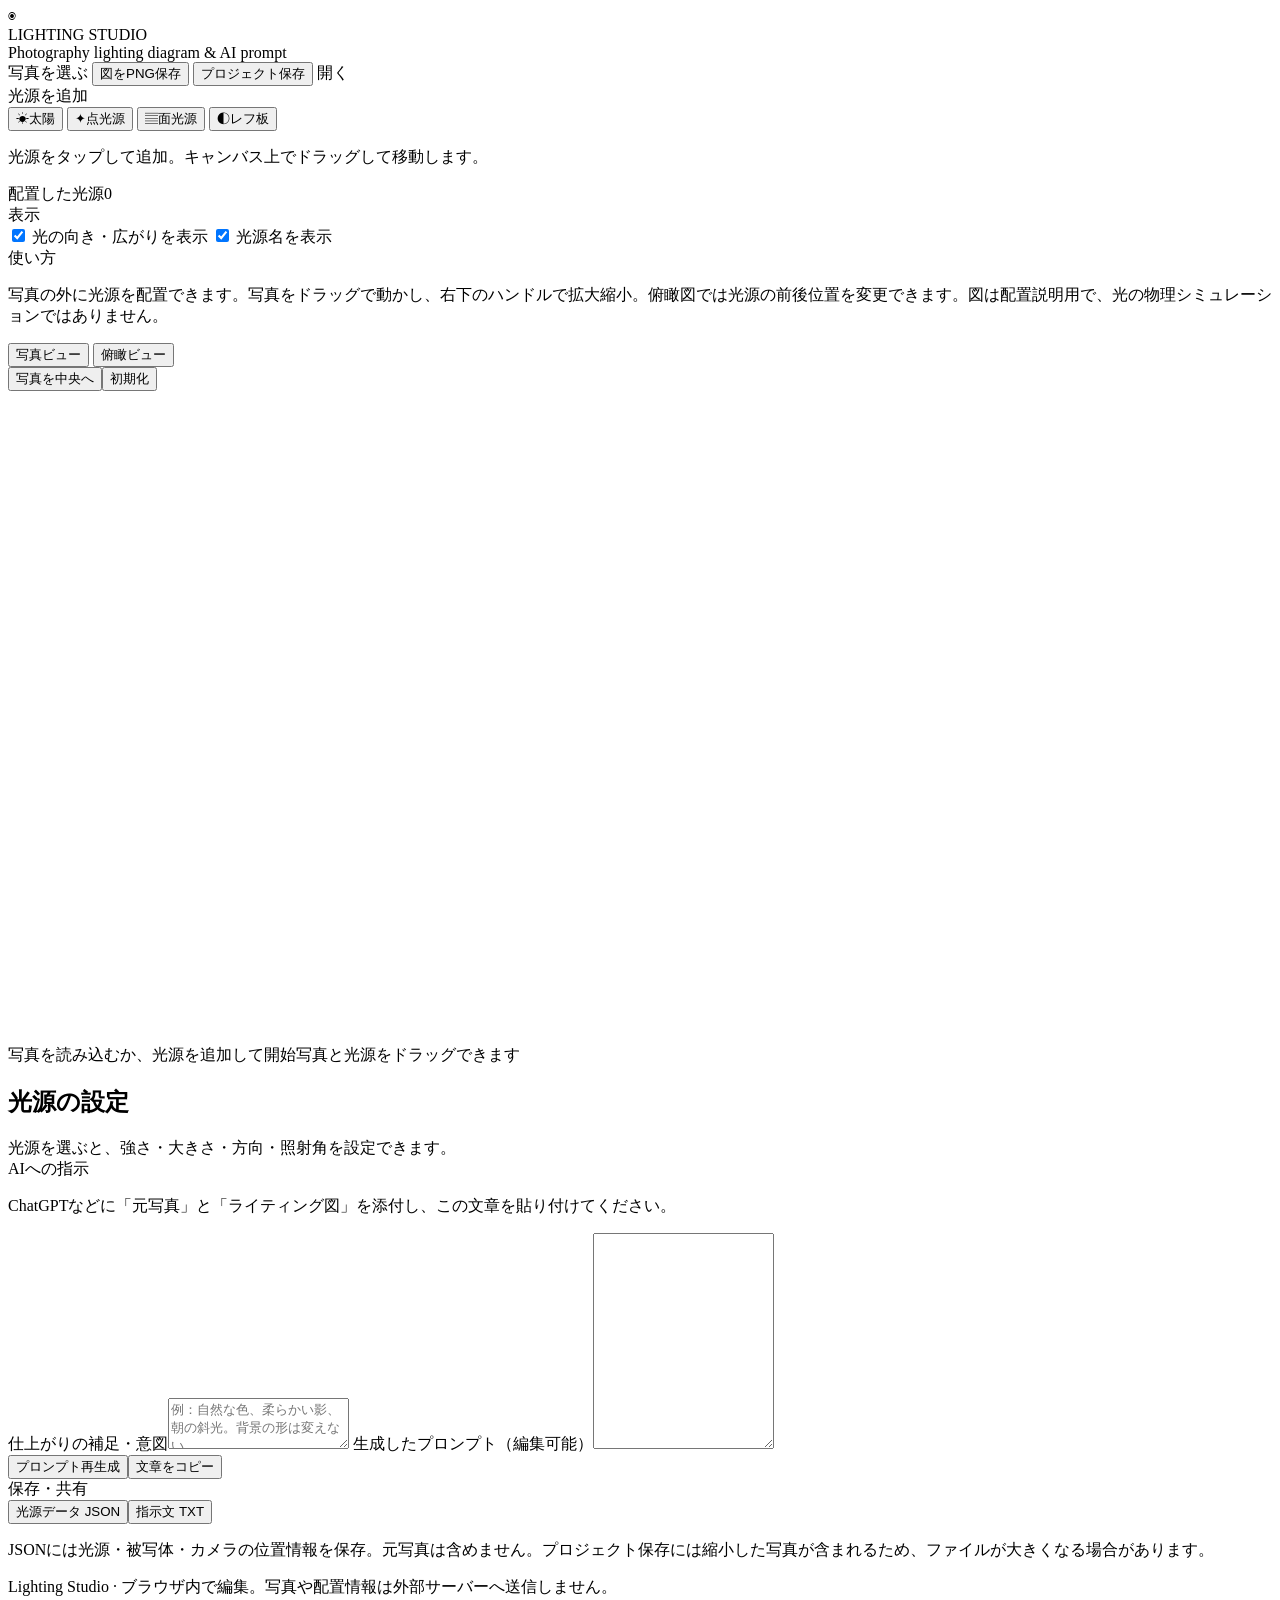
==== lighting-studio/index.html @ a87d5a64 "Add Lighting Studio editor page" ====
<!doctype html>
<html lang="ja">
<head>
  <meta charset="utf-8">
  <meta name="viewport" content="width=device-width, initial-scale=1, viewport-fit=cover">
  <meta name="theme-color" content="#14212d">
  <meta name="description" content="写真のライティング配置を図解し、ChatGPTなどの画像AI向けプロンプトを作成する無料Webツール">
  <title>Lighting Studio — ライティング図エディター</title>
  <link rel="stylesheet" href="./style.css">
</head>
<body>
<div class="app">
  <header class="header">
    <div class="brand"><div class="brand-mark">◉</div><div><div class="brand-name">LIGHTING <span>STUDIO</span></div><div class="brand-sub">Photography lighting diagram &amp; AI prompt</div></div></div>
    <div class="header-actions">
      <label class="button primary upload-btn">写真を選ぶ<input id="photoInput" type="file" accept="image/*" hidden></label>
      <button id="exportBtn" class="button">図をPNG保存</button>
      <button id="saveBtn" class="button subtle">プロジェクト保存</button>
      <label class="button subtle">開く<input id="projectInput" type="file" accept=".json,application/json" hidden></label>
    </div>
  </header>
  <main class="layout">
    <aside class="tools panel">
      <div class="section-title">光源を追加</div>
      <div class="tool-grid">
        <button type="button" class="tool" data-add="sun"><span class="tool-symbol sun">☀</span><span>太陽</span></button>
        <button type="button" class="tool" data-add="point"><span class="tool-symbol point">✦</span><span>点光源</span></button>
        <button type="button" class="tool" data-add="softbox"><span class="tool-symbol softbox">▤</span><span>面光源</span></button>
        <button type="button" class="tool" data-add="reflector"><span class="tool-symbol reflector">◐</span><span>レフ板</span></button>
      </div>
      <p class="aside-help">光源をタップして追加。キャンバス上でドラッグして移動します。</p>
      <div class="divider"></div>
      <div class="section-row"><span class="section-title">配置した光源</span><span id="lightCount" class="count">0</span></div>
      <div id="lightList" class="light-list"></div>
      <div class="divider"></div>
      <div class="section-title">表示</div>
      <label class="check"><input id="showBeams" type="checkbox" checked> 光の向き・広がりを表示</label>
      <label class="check"><input id="showLabels" type="checkbox" checked> 光源名を表示</label>
      <div class="divider"></div>
      <div class="section-title">使い方</div>
      <p class="aside-help">写真の外に光源を配置できます。写真をドラッグで動かし、右下のハンドルで拡大縮小。俯瞰図では光源の前後位置を変更できます。図は配置説明用で、光の物理シミュレーションではありません。</p>
    </aside>
    <section class="editor panel">
      <div class="editor-head">
        <div class="tabs" role="tablist" aria-label="ビューの切り替え">
          <button id="frontTab" class="tab active" role="tab" aria-selected="true">写真ビュー</button>
          <button id="topTab" class="tab" role="tab" aria-selected="false">俯瞰ビュー</button>
        </div>
        <div class="stage-actions"><button id="centerPhoto" class="button small">写真を中央へ</button><button id="resetBtn" class="button small subtle">初期化</button></div>
      </div>
      <div class="canvas-shell"><canvas id="diagram" width="1000" height="650" aria-label="ライティング配置の編集キャンバス">Canvas対応ブラウザをご利用ください。</canvas></div>
      <div class="status-bar"><span id="status">写真を読み込むか、光源を追加して開始</span><span id="viewHint">写真と光源をドラッグできます</span></div>
      <div class="properties">
        <div class="section-row"><h2 id="propertyTitle">光源の設定</h2><button id="deleteLight" class="button danger small" hidden>光源を削除</button></div>
        <div id="emptyProperties" class="empty-properties">光源を選ぶと、強さ・大きさ・方向・照射角を設定できます。</div>
        <div id="propertyFields" hidden>
          <div class="field-grid">
            <label class="field"><span>名前</span><input id="lightName" type="text" maxlength="40"></label>
            <label class="field"><span>光の強さ <output id="powerOut"></output></span><input id="power" type="range" min="0" max="200" step="5"></label>
            <label class="field" id="widthField"><span>幅・直径 <output id="widthOut"></output></span><input id="widthRange" type="range" min="0.2" max="4" step="0.1"></label>
            <label class="field" id="heightField"><span>高さ <output id="heightOut"></output></span><input id="heightRange" type="range" min="0.2" max="3" step="0.1"></label>
            <label class="field" id="spreadField"><span>照射角 <output id="spreadOut"></output></span><input id="spread" type="range" min="10" max="170" step="5"></label>
            <label class="field" id="yawField"><span>照射方向（俯瞰） <output id="yawOut"></output></span><input id="yaw" type="range" min="-180" max="180" step="5"></label>
            <label class="field" id="azimuthField" hidden><span>太陽の方位（撮影方向を0°） <output id="azimuthOut"></output></span><input id="azimuth" type="range" min="-180" max="180" step="5"></label>
            <label class="field" id="elevationField" hidden><span>太陽高度 <output id="elevationOut"></output></span><input id="elevation" type="range" min="0" max="90" step="1"></label>
            <label class="field" id="positionXField"><span>左右位置 X <output id="posXOut"></output></span><input id="posX" type="range" min="-6" max="6" step="0.1"></label>
            <label class="field" id="positionYField"><span>高さ Y <output id="posYOut"></output></span><input id="posY" type="range" min="-1" max="6" step="0.1"></label>
            <label class="field" id="positionZField"><span>奥行き Z <output id="posZOut"></output></span><input id="posZ" type="range" min="-5" max="5" step="0.1"></label>
            <label class="field"><span>光の色</span><input id="lightColor" type="color" value="#f6c65f"></label>
          </div>
          <p class="property-note">単位は作図用の相対mです。太陽は無限遠光源として方位と高度で管理します。レフ板の「強さ」は反射寄与の目安です。</p>
        </div>
      </div>
    </section>
    <aside class="output panel">
      <div class="section-title">AIへの指示</div>
      <p class="aside-help">ChatGPTなどに「元写真」と「ライティング図」を添付し、この文章を貼り付けてください。</p>
      <label class="field"><span>仕上がりの補足・意図</span><textarea id="intent" rows="3" placeholder="例：自然な色、柔らかい影、朝の斜光。背景の形は変えない。"></textarea></label>
      <label class="field"><span>生成したプロンプト（編集可能）</span><textarea id="prompt" rows="14" spellcheck="false"></textarea></label>
      <div class="output-buttons"><button id="regenerate" class="button subtle">プロンプト再生成</button><button id="copyPrompt" class="button primary">文章をコピー</button></div>
      <div class="divider"></div>
      <div class="section-title">保存・共有</div>
      <div class="output-buttons"><button id="jsonBtn" class="button">光源データ JSON</button><button id="txtBtn" class="button">指示文 TXT</button></div>
      <p class="aside-help">JSONには光源・被写体・カメラの位置情報を保存。元写真は含めません。プロジェクト保存には縮小した写真が含まれるため、ファイルが大きくなる場合があります。</p>
    </aside>
  </main>
  <footer>Lighting Studio · ブラウザ内で編集。写真や配置情報は外部サーバーへ送信しません。</footer>
</div>
<div id="toast" class="toast" role="status" aria-live="polite"></div>
<script src="./app.js"></script>
</body>
</html>
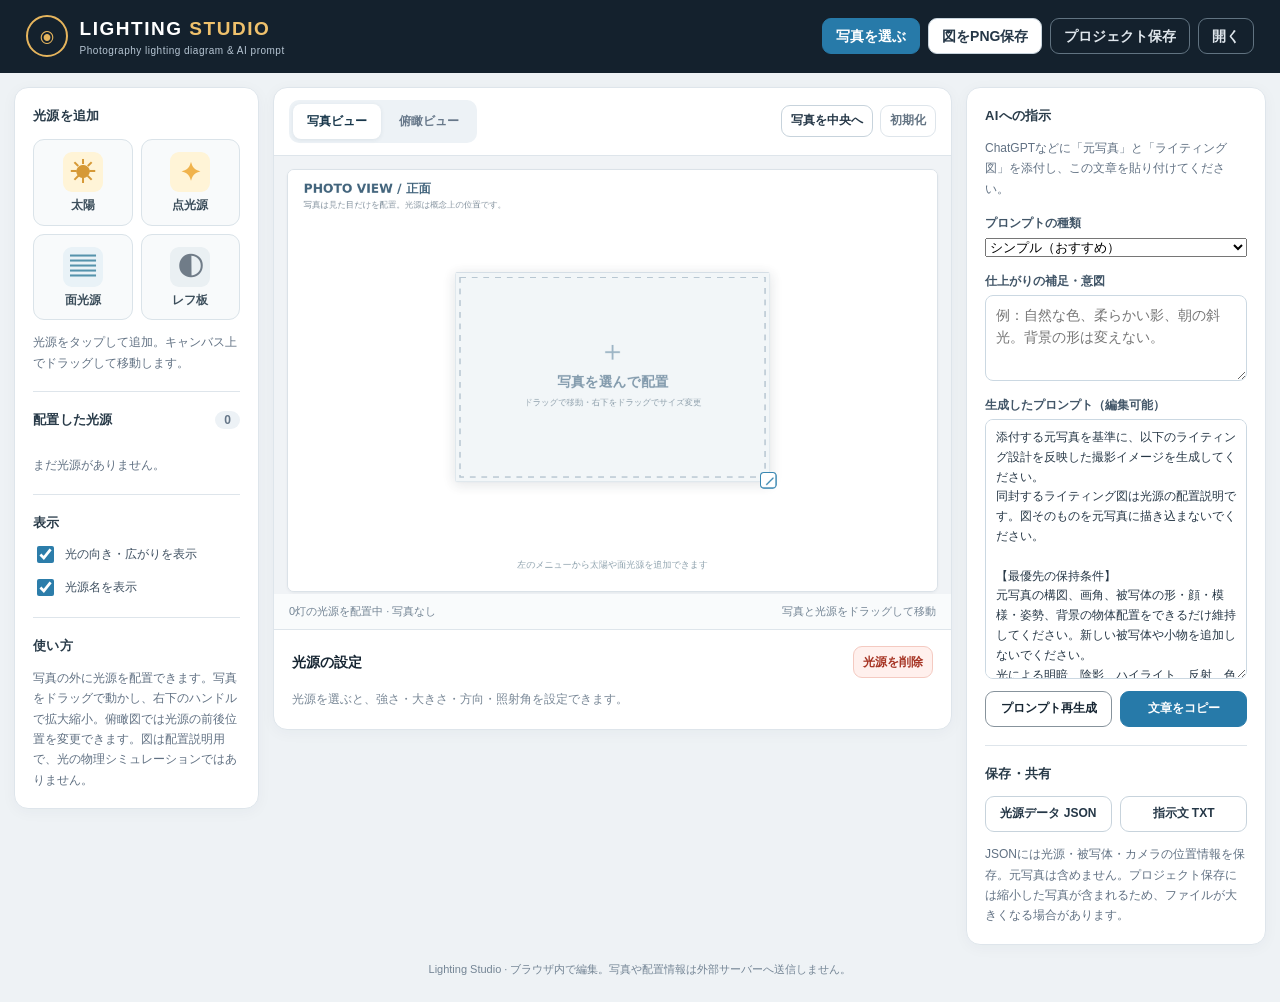
==== commit d9748074: "Add simple and detailed AI prompt modes" ====
--- a/lighting-studio/index.html
+++ b/lighting-studio/index.html
@@ -75,8 +75,9 @@
     <aside class="output panel">
       <div class="section-title">AIへの指示</div>
       <p class="aside-help">ChatGPTなどに「元写真」と「ライティング図」を添付し、この文章を貼り付けてください。</p>
+      <label class="field"><span>プロンプトの種類</span><select id="promptMode" aria-label="プロンプトの種類"><option value="simple">シンプル（おすすめ）</option><option value="detailed">詳細（光源設定を文章化）</option></select></label>
       <label class="field"><span>仕上がりの補足・意図</span><textarea id="intent" rows="3" placeholder="例：自然な色、柔らかい影、朝の斜光。背景の形は変えない。"></textarea></label>
-      <label class="field"><span>生成したプロンプト（編集可能）</span><textarea id="prompt" rows="14" spellcheck="false"></textarea></label>
+      <label class="field"><span>生成したプロンプト（編集可能）</span><textarea id="prompt" rows="9" spellcheck="false"></textarea></label>
       <div class="output-buttons"><button id="regenerate" class="button subtle">プロンプト再生成</button><button id="copyPrompt" class="button primary">文章をコピー</button></div>
       <div class="divider"></div>
       <div class="section-title">保存・共有</div>
--- a/lighting-studio/style.css
+++ b/lighting-studio/style.css
@@ -0,0 +1 @@
+:root{--bg:#eef2f5;--ink:#172633;--muted:#617183;--line:#dee5eb;--navy:#14212d;--blue:#2c7daa;--orange:#d69337;--white:#fff;--soft:#f5f8fa}*{box-sizing:border-box}body{margin:0;background:var(--bg);color:var(--ink);font:14px/1.55 -apple-system,BlinkMacSystemFont,"Hiragino Kaku Gothic ProN","Hiragino Sans","Noto Sans JP",sans-serif}button,input,textarea{font:inherit}button{cursor:pointer}button:disabled{opacity:.5;cursor:default}button:focus-visible,label:focus-within,.tool:focus-visible{outline:3px solid #71b3e0;outline-offset:2px}.app{min-height:100vh}.header{display:flex;align-items:center;justify-content:space-between;gap:20px;background:var(--navy);color:#fff;padding:14px clamp(16px,2vw,32px)}.brand{display:flex;align-items:center;gap:12px;white-space:nowrap}.brand-mark{display:grid;place-items:center;width:42px;height:42px;border:2px solid #e6b55d;border-radius:50%;color:#e6b55d;font-size:28px}.brand-name{font-size:19px;font-weight:850;letter-spacing:.08em}.brand-name span{color:#efc16c}.brand-sub{font-size:10px;letter-spacing:.05em;color:#b7c6d4}.header-actions,.output-buttons{display:flex;gap:8px;flex-wrap:wrap}.button{display:inline-flex;align-items:center;justify-content:center;gap:6px;min-height:36px;padding:7px 13px;border:1px solid #c7d3dc;border-radius:9px;background:#fff;color:#253747;font-weight:650;white-space:nowrap;line-height:1.3;text-decoration:none}.button:hover{background:#edf5fa}.button.primary{background:#277aa9;border-color:#277aa9;color:#fff}.button.primary:hover{background:#1d658e}.button.subtle{background:transparent;color:inherit;border-color:#87939c}.button.small{min-height:32px;padding:5px 9px;font-size:12px}.button.danger{background:#fff0ed;color:#a73525;border-color:#f4cac1}.header .button.subtle{color:#e0e7ed;border-color:#617381}.header .button.subtle:hover{background:#304251}.layout{display:grid;grid-template-columns:minmax(210px,245px) minmax(0,1fr) minmax(255px,300px);gap:14px;padding:14px;max-width:1840px;margin:0 auto;align-items:start}.panel{min-width:0;background:#fff;border:1px solid var(--line);border-radius:14px;box-shadow:0 3px 15px #2132440a}.tools,.output{padding:18px;position:sticky;top:12px;max-height:calc(100vh - 25px);overflow-y:auto}.section-title{color:#293b49;font-weight:800;font-size:13px;letter-spacing:.02em}.tool-grid{display:grid;grid-template-columns:1fr 1fr;gap:8px;margin-top:13px}.tool{display:flex;align-items:center;flex-direction:column;gap:4px;justify-content:center;padding:12px 5px 10px;border-radius:11px;border:1px solid #dae3e9;background:#f8fafb;color:#3d4f5c;font-weight:650;font-size:12px;min-height:84px}.tool:hover{background:#edf6fa;border-color:#96bdcf}.tool-symbol{display:grid;place-items:center;width:40px;height:40px;border-radius:9px;font-size:25px}.tool-symbol.sun{color:#d69936;background:#fff4d7}.tool-symbol.point{color:#f0b34c;background:#fff4d7}.tool-symbol.softbox{color:#5593ac;background:#e9f2f7}.tool-symbol.reflector{color:#707c88;background:#eaf0f3}.aside-help{color:var(--muted);font-size:12px;line-height:1.7;margin:12px 0 0}.divider{border-top:1px solid var(--line);margin:18px 0}.section-row{display:flex;align-items:center;justify-content:space-between;gap:12px}.count{border-radius:20px;background:#edf2f6;padding:0 9px;color:#657688;font-size:12px;font-weight:700}.light-list{display:grid;gap:7px;margin-top:13px}.light-item{display:flex;align-items:center;gap:10px;width:100%;padding:9px;border-radius:9px;border:1px solid var(--line);background:white;color:#2c3d4b;text-align:left}.light-item.active{border-color:#3190c0;background:#eef7fc}.light-item .light-ico{display:grid;place-items:center;border-radius:8px;flex:none;width:32px;height:32px;background:#fff2d4;color:#9b6d23;font-size:18px}.light-item .light-item-text{min-width:0;flex:1}.light-item .light-item-name{font-size:12px;font-weight:700;overflow:hidden;text-overflow:ellipsis;white-space:nowrap}.light-item .light-item-type{font-size:10px;color:#64798a}.check{display:flex;align-items:center;gap:8px;margin-top:10px;color:#3f5061;font-size:12px}.check input{width:17px;height:17px;accent-color:var(--blue)}.editor{overflow:hidden}.editor-head{display:flex;justify-content:space-between;align-items:center;gap:8px;padding:12px 15px;border-bottom:1px solid var(--line)}.tabs{display:flex;gap:4px;background:#edf2f6;border-radius:10px;padding:4px}.tab{background:transparent;border:0;color:#67788a;border-radius:8px;padding:8px 14px;font-weight:750;font-size:12px;white-space:nowrap}.tab.active{background:#fff;color:#17364a;box-shadow:0 1px 4px #1f3f5b17}.stage-actions{display:flex;gap:7px}.stage-actions .subtle{border-color:var(--line);color:#657584}.canvas-shell{padding:13px 13px 2px;background:#f0f3f6}.canvas-shell canvas{display:block;width:100%;height:auto;background:white;border:1px solid #dbe2e8;border-radius:7px;touch-action:none;cursor:grab;box-shadow:0 1px 3px #1122330d}.canvas-shell canvas:active{cursor:grabbing}.status-bar{display:flex;justify-content:space-between;gap:10px;padding:9px 15px;font-size:11px;color:#738494;background:#f9fbfc;border-bottom:1px solid var(--line)}.properties{padding:16px 18px 20px}.properties h2{font-size:14px;margin:0}.empty-properties{font-size:12px;margin-top:12px;color:#778695}.field-grid{display:grid;grid-template-columns:repeat(3,minmax(0,1fr));gap:12px 16px;margin-top:14px}.field{display:flex;flex-direction:column;gap:5px;min-width:0}.field>span{font-size:12px;color:#425668;font-weight:700}.field output{color:#2380ae;font-weight:750;font-variant-numeric:tabular-nums}.field input[type=text],.field textarea,textarea{width:100%;border-radius:8px;border:1px solid #cbd8e2;color:#263746;background:#fff;padding:9px 10px;outline:none;resize:vertical}.field input[type=range]{width:100%;accent-color:#3789b3}.field input[type=color]{height:34px;width:100%;padding:3px;border:1px solid #cfdae2;border-radius:8px;background:#fff}.field input[type=text]:focus,.field textarea:focus{border-color:#2584b4;box-shadow:0 0 0 3px #2689b31c}.property-note{color:#7b8894;font-size:11px;margin:14px 0 0}.output>.field{margin-top:15px}.output #prompt{font:12px/1.65 ui-monospace,SFMono-Regular,Consolas,monospace;min-height:260px;white-space:pre-wrap}.output-buttons{margin-top:12px}.output-buttons .button{flex:1;font-size:12px}.toast{position:fixed;left:50%;bottom:24px;transform:translate(-50%,20px);background:#172c3d;color:white;border-radius:12px;padding:12px 18px;box-shadow:0 6px 26px #0b21354d;font-size:13px;z-index:200;pointer-events:none;opacity:0;transition:opacity .2s,transform .2s;text-align:center}.toast.show{opacity:1;transform:translate(-50%,0)}footer{text-align:center;color:#748595;font-size:11px;padding:2px 18px 24px}@media (max-width:1270px){.layout{grid-template-columns:195px minmax(0,1fr)}.output{grid-column:2;position:static;max-height:none}.tools{grid-row:1 / span 2}.field-grid{grid-template-columns:repeat(2,minmax(0,1fr))}}@media (max-width:760px){.header{flex-wrap:wrap;gap:11px;padding:12px}.header-actions{width:100%;gap:6px}.header-actions .button{flex:1;padding:8px 7px;font-size:11px}.brand-mark{width:35px;height:35px;font-size:23px}.brand-name{font-size:16px}.layout{grid-template-columns:minmax(0,1fr);gap:10px;padding:9px}.tools,.output{grid-row:auto;grid-column:1;position:static;max-height:none;padding:13px}.tools{order:2}.editor{order:1}.output{order:3}.tool-grid{grid-template-columns:repeat(4,1fr);margin-top:9px}.tool{min-height:65px;font-size:10px;padding:6px 2px}.tool-symbol{width:29px;height:29px;font-size:21px}.tools .divider,.tools>.aside-help,.tools>.section-title:last-of-type{display:none}.tools .light-list{grid-template-columns:repeat(2,minmax(0,1fr))}.tools .section-row{margin-top:13px}.editor-head{flex-wrap:wrap;padding:9px}.tab{padding:7px 10px}.stage-actions .button{font-size:11px}.canvas-shell{padding:8px 8px 0}.status-bar{font-size:10px;flex-wrap:wrap;padding:8px}.properties{padding:13px}.field-grid{gap:13px 12px}.property-note{font-size:10px}.output #prompt{min-height:215px}footer{padding-bottom:45px}}@media(max-width:370px){.field-grid{grid-template-columns:1fr}.brand-sub{font-size:9px}.stage-actions .button{padding:5px 6px}}
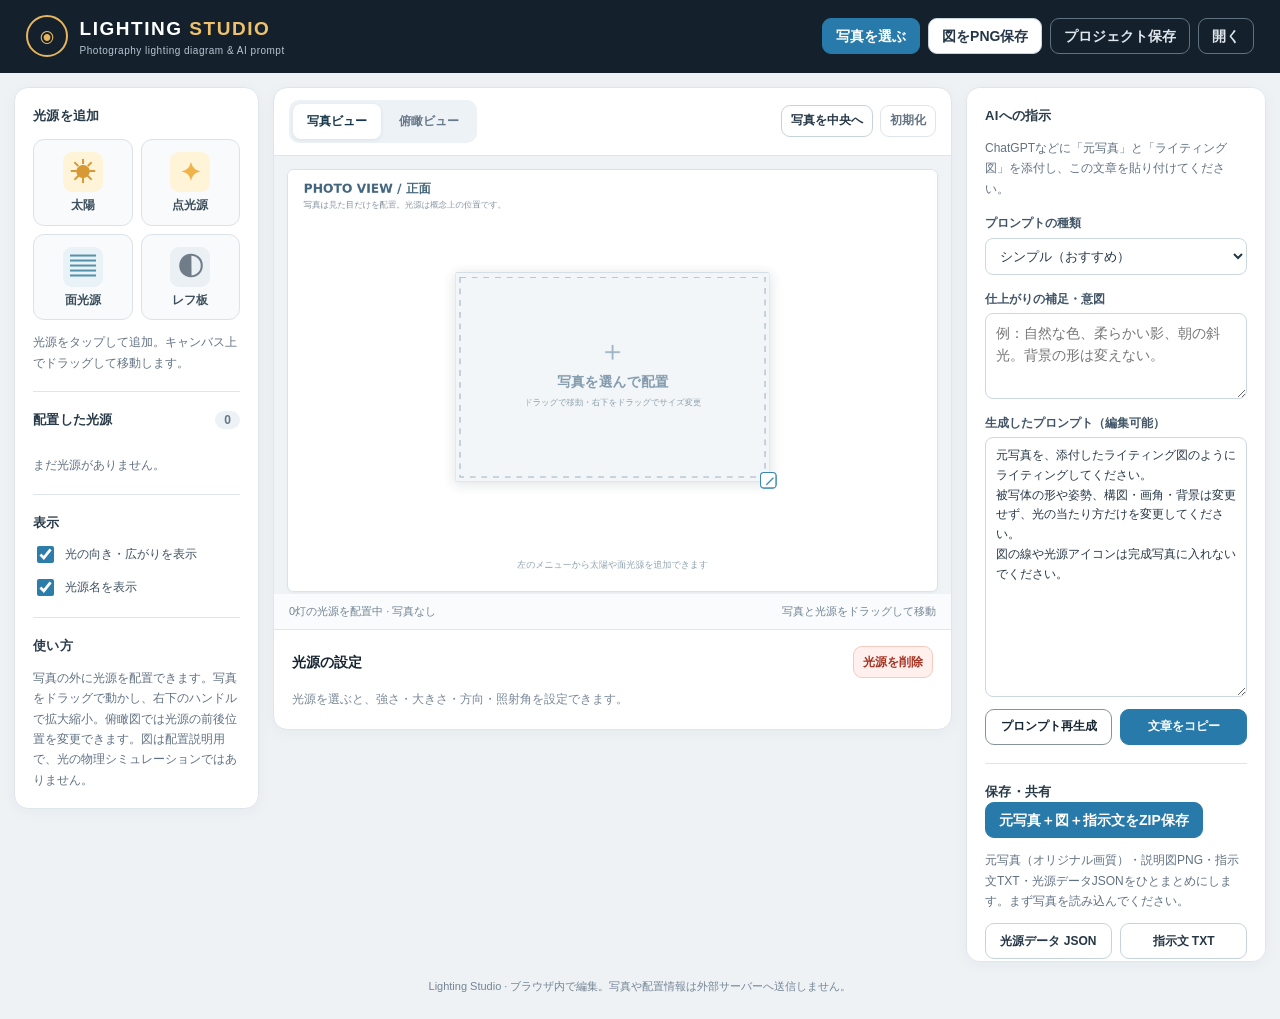
==== commit 9e55cf3e: "Expose one-tap ZIP package export for original photo and lighting data" ====
--- a/lighting-studio/index.html
+++ b/lighting-studio/index.html
@@ -81,6 +81,8 @@
       <div class="output-buttons"><button id="regenerate" class="button subtle">プロンプト再生成</button><button id="copyPrompt" class="button primary">文章をコピー</button></div>
       <div class="divider"></div>
       <div class="section-title">保存・共有</div>
+      <button id="zipBtn" class="button primary zip-button" type="button">元写真＋図＋指示文をZIP保存</button>
+      <p class="aside-help">元写真（オリジナル画質）・説明図PNG・指示文TXT・光源データJSONをひとまとめにします。<span id="zipStatus">まず写真を読み込んでください。</span></p>
       <div class="output-buttons"><button id="jsonBtn" class="button">光源データ JSON</button><button id="txtBtn" class="button">指示文 TXT</button></div>
       <p class="aside-help">JSONには光源・被写体・カメラの位置情報を保存。元写真は含めません。プロジェクト保存には縮小した写真が含まれるため、ファイルが大きくなる場合があります。</p>
     </aside>
@@ -88,6 +90,7 @@
   <footer>Lighting Studio · ブラウザ内で編集。写真や配置情報は外部サーバーへ送信しません。</footer>
 </div>
 <div id="toast" class="toast" role="status" aria-live="polite"></div>
+<script src="./zip.js"></script>
 <script src="./app.js"></script>
 </body>
 </html>
--- a/lighting-studio/style.css
+++ b/lighting-studio/style.css
@@ -1 +1 @@
-:root{--bg:#eef2f5;--ink:#172633;--muted:#617183;--line:#dee5eb;--navy:#14212d;--blue:#2c7daa;--orange:#d69337;--white:#fff;--soft:#f5f8fa}*{box-sizing:border-box}body{margin:0;background:var(--bg);color:var(--ink);font:14px/1.55 -apple-system,BlinkMacSystemFont,"Hiragino Kaku Gothic ProN","Hiragino Sans","Noto Sans JP",sans-serif}button,input,textarea{font:inherit}button{cursor:pointer}button:disabled{opacity:.5;cursor:default}button:focus-visible,label:focus-within,.tool:focus-visible{outline:3px solid #71b3e0;outline-offset:2px}.app{min-height:100vh}.header{display:flex;align-items:center;justify-content:space-between;gap:20px;background:var(--navy);color:#fff;padding:14px clamp(16px,2vw,32px)}.brand{display:flex;align-items:center;gap:12px;white-space:nowrap}.brand-mark{display:grid;place-items:center;width:42px;height:42px;border:2px solid #e6b55d;border-radius:50%;color:#e6b55d;font-size:28px}.brand-name{font-size:19px;font-weight:850;letter-spacing:.08em}.brand-name span{color:#efc16c}.brand-sub{font-size:10px;letter-spacing:.05em;color:#b7c6d4}.header-actions,.output-buttons{display:flex;gap:8px;flex-wrap:wrap}.button{display:inline-flex;align-items:center;justify-content:center;gap:6px;min-height:36px;padding:7px 13px;border:1px solid #c7d3dc;border-radius:9px;background:#fff;color:#253747;font-weight:650;white-space:nowrap;line-height:1.3;text-decoration:none}.button:hover{background:#edf5fa}.button.primary{background:#277aa9;border-color:#277aa9;color:#fff}.button.primary:hover{background:#1d658e}.button.subtle{background:transparent;color:inherit;border-color:#87939c}.button.small{min-height:32px;padding:5px 9px;font-size:12px}.button.danger{background:#fff0ed;color:#a73525;border-color:#f4cac1}.header .button.subtle{color:#e0e7ed;border-color:#617381}.header .button.subtle:hover{background:#304251}.layout{display:grid;grid-template-columns:minmax(210px,245px) minmax(0,1fr) minmax(255px,300px);gap:14px;padding:14px;max-width:1840px;margin:0 auto;align-items:start}.panel{min-width:0;background:#fff;border:1px solid var(--line);border-radius:14px;box-shadow:0 3px 15px #2132440a}.tools,.output{padding:18px;position:sticky;top:12px;max-height:calc(100vh - 25px);overflow-y:auto}.section-title{color:#293b49;font-weight:800;font-size:13px;letter-spacing:.02em}.tool-grid{display:grid;grid-template-columns:1fr 1fr;gap:8px;margin-top:13px}.tool{display:flex;align-items:center;flex-direction:column;gap:4px;justify-content:center;padding:12px 5px 10px;border-radius:11px;border:1px solid #dae3e9;background:#f8fafb;color:#3d4f5c;font-weight:650;font-size:12px;min-height:84px}.tool:hover{background:#edf6fa;border-color:#96bdcf}.tool-symbol{display:grid;place-items:center;width:40px;height:40px;border-radius:9px;font-size:25px}.tool-symbol.sun{color:#d69936;background:#fff4d7}.tool-symbol.point{color:#f0b34c;background:#fff4d7}.tool-symbol.softbox{color:#5593ac;background:#e9f2f7}.tool-symbol.reflector{color:#707c88;background:#eaf0f3}.aside-help{color:var(--muted);font-size:12px;line-height:1.7;margin:12px 0 0}.divider{border-top:1px solid var(--line);margin:18px 0}.section-row{display:flex;align-items:center;justify-content:space-between;gap:12px}.count{border-radius:20px;background:#edf2f6;padding:0 9px;color:#657688;font-size:12px;font-weight:700}.light-list{display:grid;gap:7px;margin-top:13px}.light-item{display:flex;align-items:center;gap:10px;width:100%;padding:9px;border-radius:9px;border:1px solid var(--line);background:white;color:#2c3d4b;text-align:left}.light-item.active{border-color:#3190c0;background:#eef7fc}.light-item .light-ico{display:grid;place-items:center;border-radius:8px;flex:none;width:32px;height:32px;background:#fff2d4;color:#9b6d23;font-size:18px}.light-item .light-item-text{min-width:0;flex:1}.light-item .light-item-name{font-size:12px;font-weight:700;overflow:hidden;text-overflow:ellipsis;white-space:nowrap}.light-item .light-item-type{font-size:10px;color:#64798a}.check{display:flex;align-items:center;gap:8px;margin-top:10px;color:#3f5061;font-size:12px}.check input{width:17px;height:17px;accent-color:var(--blue)}.editor{overflow:hidden}.editor-head{display:flex;justify-content:space-between;align-items:center;gap:8px;padding:12px 15px;border-bottom:1px solid var(--line)}.tabs{display:flex;gap:4px;background:#edf2f6;border-radius:10px;padding:4px}.tab{background:transparent;border:0;color:#67788a;border-radius:8px;padding:8px 14px;font-weight:750;font-size:12px;white-space:nowrap}.tab.active{background:#fff;color:#17364a;box-shadow:0 1px 4px #1f3f5b17}.stage-actions{display:flex;gap:7px}.stage-actions .subtle{border-color:var(--line);color:#657584}.canvas-shell{padding:13px 13px 2px;background:#f0f3f6}.canvas-shell canvas{display:block;width:100%;height:auto;background:white;border:1px solid #dbe2e8;border-radius:7px;touch-action:none;cursor:grab;box-shadow:0 1px 3px #1122330d}.canvas-shell canvas:active{cursor:grabbing}.status-bar{display:flex;justify-content:space-between;gap:10px;padding:9px 15px;font-size:11px;color:#738494;background:#f9fbfc;border-bottom:1px solid var(--line)}.properties{padding:16px 18px 20px}.properties h2{font-size:14px;margin:0}.empty-properties{font-size:12px;margin-top:12px;color:#778695}.field-grid{display:grid;grid-template-columns:repeat(3,minmax(0,1fr));gap:12px 16px;margin-top:14px}.field{display:flex;flex-direction:column;gap:5px;min-width:0}.field>span{font-size:12px;color:#425668;font-weight:700}.field output{color:#2380ae;font-weight:750;font-variant-numeric:tabular-nums}.field input[type=text],.field textarea,textarea{width:100%;border-radius:8px;border:1px solid #cbd8e2;color:#263746;background:#fff;padding:9px 10px;outline:none;resize:vertical}.field input[type=range]{width:100%;accent-color:#3789b3}.field input[type=color]{height:34px;width:100%;padding:3px;border:1px solid #cfdae2;border-radius:8px;background:#fff}.field input[type=text]:focus,.field textarea:focus{border-color:#2584b4;box-shadow:0 0 0 3px #2689b31c}.property-note{color:#7b8894;font-size:11px;margin:14px 0 0}.output>.field{margin-top:15px}.output #prompt{font:12px/1.65 ui-monospace,SFMono-Regular,Consolas,monospace;min-height:260px;white-space:pre-wrap}.output-buttons{margin-top:12px}.output-buttons .button{flex:1;font-size:12px}.toast{position:fixed;left:50%;bottom:24px;transform:translate(-50%,20px);background:#172c3d;color:white;border-radius:12px;padding:12px 18px;box-shadow:0 6px 26px #0b21354d;font-size:13px;z-index:200;pointer-events:none;opacity:0;transition:opacity .2s,transform .2s;text-align:center}.toast.show{opacity:1;transform:translate(-50%,0)}footer{text-align:center;color:#748595;font-size:11px;padding:2px 18px 24px}@media (max-width:1270px){.layout{grid-template-columns:195px minmax(0,1fr)}.output{grid-column:2;position:static;max-height:none}.tools{grid-row:1 / span 2}.field-grid{grid-template-columns:repeat(2,minmax(0,1fr))}}@media (max-width:760px){.header{flex-wrap:wrap;gap:11px;padding:12px}.header-actions{width:100%;gap:6px}.header-actions .button{flex:1;padding:8px 7px;font-size:11px}.brand-mark{width:35px;height:35px;font-size:23px}.brand-name{font-size:16px}.layout{grid-template-columns:minmax(0,1fr);gap:10px;padding:9px}.tools,.output{grid-row:auto;grid-column:1;position:static;max-height:none;padding:13px}.tools{order:2}.editor{order:1}.output{order:3}.tool-grid{grid-template-columns:repeat(4,1fr);margin-top:9px}.tool{min-height:65px;font-size:10px;padding:6px 2px}.tool-symbol{width:29px;height:29px;font-size:21px}.tools .divider,.tools>.aside-help,.tools>.section-title:last-of-type{display:none}.tools .light-list{grid-template-columns:repeat(2,minmax(0,1fr))}.tools .section-row{margin-top:13px}.editor-head{flex-wrap:wrap;padding:9px}.tab{padding:7px 10px}.stage-actions .button{font-size:11px}.canvas-shell{padding:8px 8px 0}.status-bar{font-size:10px;flex-wrap:wrap;padding:8px}.properties{padding:13px}.field-grid{gap:13px 12px}.property-note{font-size:10px}.output #prompt{min-height:215px}footer{padding-bottom:45px}}@media(max-width:370px){.field-grid{grid-template-columns:1fr}.brand-sub{font-size:9px}.stage-actions .button{padding:5px 6px}}+:root{--bg:#eef2f5;--ink:#172633;--muted:#617183;--line:#dee5eb;--navy:#14212d;--blue:#2c7daa;--orange:#d69337;--white:#fff;--soft:#f5f8fa}*{box-sizing:border-box}body{margin:0;background:var(--bg);color:var(--ink);font:14px/1.55 -apple-system,BlinkMacSystemFont,"Hiragino Kaku Gothic ProN","Hiragino Sans","Noto Sans JP",sans-serif}button,input,textarea{font:inherit}button{cursor:pointer}button:disabled{opacity:.5;cursor:default}button:focus-visible,label:focus-within,.tool:focus-visible{outline:3px solid #71b3e0;outline-offset:2px}.app{min-height:100vh}.header{display:flex;align-items:center;justify-content:space-between;gap:20px;background:var(--navy);color:#fff;padding:14px clamp(16px,2vw,32px)}.brand{display:flex;align-items:center;gap:12px;white-space:nowrap}.brand-mark{display:grid;place-items:center;width:42px;height:42px;border:2px solid #e6b55d;border-radius:50%;color:#e6b55d;font-size:28px}.brand-name{font-size:19px;font-weight:850;letter-spacing:.08em}.brand-name span{color:#efc16c}.brand-sub{font-size:10px;letter-spacing:.05em;color:#b7c6d4}.header-actions,.output-buttons{display:flex;gap:8px;flex-wrap:wrap}.button{display:inline-flex;align-items:center;justify-content:center;gap:6px;min-height:36px;padding:7px 13px;border:1px solid #c7d3dc;border-radius:9px;background:#fff;color:#253747;font-weight:650;white-space:nowrap;line-height:1.3;text-decoration:none}.button:hover{background:#edf5fa}.button.primary{background:#277aa9;border-color:#277aa9;color:#fff}.button.primary:hover{background:#1d658e}.button.subtle{background:transparent;color:inherit;border-color:#87939c}.button.small{min-height:32px;padding:5px 9px;font-size:12px}.button.danger{background:#fff0ed;color:#a73525;border-color:#f4cac1}.header .button.subtle{color:#e0e7ed;border-color:#617381}.header .button.subtle:hover{background:#304251}.layout{display:grid;grid-template-columns:minmax(210px,245px) minmax(0,1fr) minmax(255px,300px);gap:14px;padding:14px;max-width:1840px;margin:0 auto;align-items:start}.panel{min-width:0;background:#fff;border:1px solid var(--line);border-radius:14px;box-shadow:0 3px 15px #2132440a}.tools,.output{padding:18px;position:sticky;top:12px;max-height:calc(100vh - 25px);overflow-y:auto}.section-title{color:#293b49;font-weight:800;font-size:13px;letter-spacing:.02em}.tool-grid{display:grid;grid-template-columns:1fr 1fr;gap:8px;margin-top:13px}.tool{display:flex;align-items:center;flex-direction:column;gap:4px;justify-content:center;padding:12px 5px 10px;border-radius:11px;border:1px solid #dae3e9;background:#f8fafb;color:#3d4f5c;font-weight:650;font-size:12px;min-height:84px}.tool:hover{background:#edf6fa;border-color:#96bdcf}.tool-symbol{display:grid;place-items:center;width:40px;height:40px;border-radius:9px;font-size:25px}.tool-symbol.sun{color:#d69936;background:#fff4d7}.tool-symbol.point{color:#f0b34c;background:#fff4d7}.tool-symbol.softbox{color:#5593ac;background:#e9f2f7}.tool-symbol.reflector{color:#707c88;background:#eaf0f3}.aside-help{color:var(--muted);font-size:12px;line-height:1.7;margin:12px 0 0}.divider{border-top:1px solid var(--line);margin:18px 0}.section-row{display:flex;align-items:center;justify-content:space-between;gap:12px}.count{border-radius:20px;background:#edf2f6;padding:0 9px;color:#657688;font-size:12px;font-weight:700}.light-list{display:grid;gap:7px;margin-top:13px}.light-item{display:flex;align-items:center;gap:10px;width:100%;padding:9px;border-radius:9px;border:1px solid var(--line);background:white;color:#2c3d4b;text-align:left}.light-item.active{border-color:#3190c0;background:#eef7fc}.light-item .light-ico{display:grid;place-items:center;border-radius:8px;flex:none;width:32px;height:32px;background:#fff2d4;color:#9b6d23;font-size:18px}.light-item .light-item-text{min-width:0;flex:1}.light-item .light-item-name{font-size:12px;font-weight:700;overflow:hidden;text-overflow:ellipsis;white-space:nowrap}.light-item .light-item-type{font-size:10px;color:#64798a}.check{display:flex;align-items:center;gap:8px;margin-top:10px;color:#3f5061;font-size:12px}.check input{width:17px;height:17px;accent-color:var(--blue)}.editor{overflow:hidden}.editor-head{display:flex;justify-content:space-between;align-items:center;gap:8px;padding:12px 15px;border-bottom:1px solid var(--line)}.tabs{display:flex;gap:4px;background:#edf2f6;border-radius:10px;padding:4px}.tab{background:transparent;border:0;color:#67788a;border-radius:8px;padding:8px 14px;font-weight:750;font-size:12px;white-space:nowrap}.tab.active{background:#fff;color:#17364a;box-shadow:0 1px 4px #1f3f5b17}.stage-actions{display:flex;gap:7px}.stage-actions .subtle{border-color:var(--line);color:#657584}.canvas-shell{padding:13px 13px 2px;background:#f0f3f6}.canvas-shell canvas{display:block;width:100%;height:auto;background:white;border:1px solid #dbe2e8;border-radius:7px;touch-action:none;cursor:grab;box-shadow:0 1px 3px #1122330d}.canvas-shell canvas:active{cursor:grabbing}.status-bar{display:flex;justify-content:space-between;gap:10px;padding:9px 15px;font-size:11px;color:#738494;background:#f9fbfc;border-bottom:1px solid var(--line)}.properties{padding:16px 18px 20px}.properties h2{font-size:14px;margin:0}.empty-properties{font-size:12px;margin-top:12px;color:#778695}.field-grid{display:grid;grid-template-columns:repeat(3,minmax(0,1fr));gap:12px 16px;margin-top:14px}.field{display:flex;flex-direction:column;gap:5px;min-width:0}.field>span{font-size:12px;color:#425668;font-weight:700}.field output{color:#2380ae;font-weight:750;font-variant-numeric:tabular-nums}.field input[type=text],.field textarea,.field select,textarea{width:100%;border-radius:8px;border:1px solid #cbd8e2;color:#263746;background:#fff;padding:9px 10px;outline:none;resize:vertical}.field input[type=range]{width:100%;accent-color:#3789b3}.field input[type=color]{height:34px;width:100%;padding:3px;border:1px solid #cfdae2;border-radius:8px;background:#fff}.field input[type=text]:focus,.field textarea:focus{border-color:#2584b4;box-shadow:0 0 0 3px #2689b31c}.property-note{color:#7b8894;font-size:11px;margin:14px 0 0}.output>.field{margin-top:15px}.output #prompt{font:12px/1.65 ui-monospace,SFMono-Regular,Consolas,monospace;min-height:260px;white-space:pre-wrap}.output-buttons{margin-top:12px}.output-buttons .button{flex:1;font-size:12px}.toast{position:fixed;left:50%;bottom:24px;transform:translate(-50%,20px);background:#172c3d;color:white;border-radius:12px;padding:12px 18px;box-shadow:0 6px 26px #0b21354d;font-size:13px;z-index:200;pointer-events:none;opacity:0;transition:opacity .2s,transform .2s;text-align:center}.toast.show{opacity:1;transform:translate(-50%,0)}footer{text-align:center;color:#748595;font-size:11px;padding:2px 18px 24px}@media (max-width:1270px){.layout{grid-template-columns:195px minmax(0,1fr)}.output{grid-column:2;position:static;max-height:none}.tools{grid-row:1 / span 2}.field-grid{grid-template-columns:repeat(2,minmax(0,1fr))}}@media (max-width:760px){.header{flex-wrap:wrap;gap:11px;padding:12px}.header-actions{width:100%;gap:6px}.header-actions .button{flex:1;padding:8px 7px;font-size:11px}.brand-mark{width:35px;height:35px;font-size:23px}.brand-name{font-size:16px}.layout{grid-template-columns:minmax(0,1fr);gap:10px;padding:9px}.tools,.output{grid-row:auto;grid-column:1;position:static;max-height:none;padding:13px}.tools{order:2}.editor{order:1}.output{order:3}.tool-grid{grid-template-columns:repeat(4,1fr);margin-top:9px}.tool{min-height:65px;font-size:10px;padding:6px 2px}.tool-symbol{width:29px;height:29px;font-size:21px}.tools .divider,.tools>.aside-help,.tools>.section-title:last-of-type{display:none}.tools .light-list{grid-template-columns:repeat(2,minmax(0,1fr))}.tools .section-row{margin-top:13px}.editor-head{flex-wrap:wrap;padding:9px}.tab{padding:7px 10px}.stage-actions .button{font-size:11px}.canvas-shell{padding:8px 8px 0}.status-bar{font-size:10px;flex-wrap:wrap;padding:8px}.properties{padding:13px}.field-grid{gap:13px 12px}.property-note{font-size:10px}.output #prompt{min-height:215px}footer{padding-bottom:45px}}@media(max-width:370px){.field-grid{grid-template-columns:1fr}.brand-sub{font-size:9px}.stage-actions .button{padding:5px 6px}}
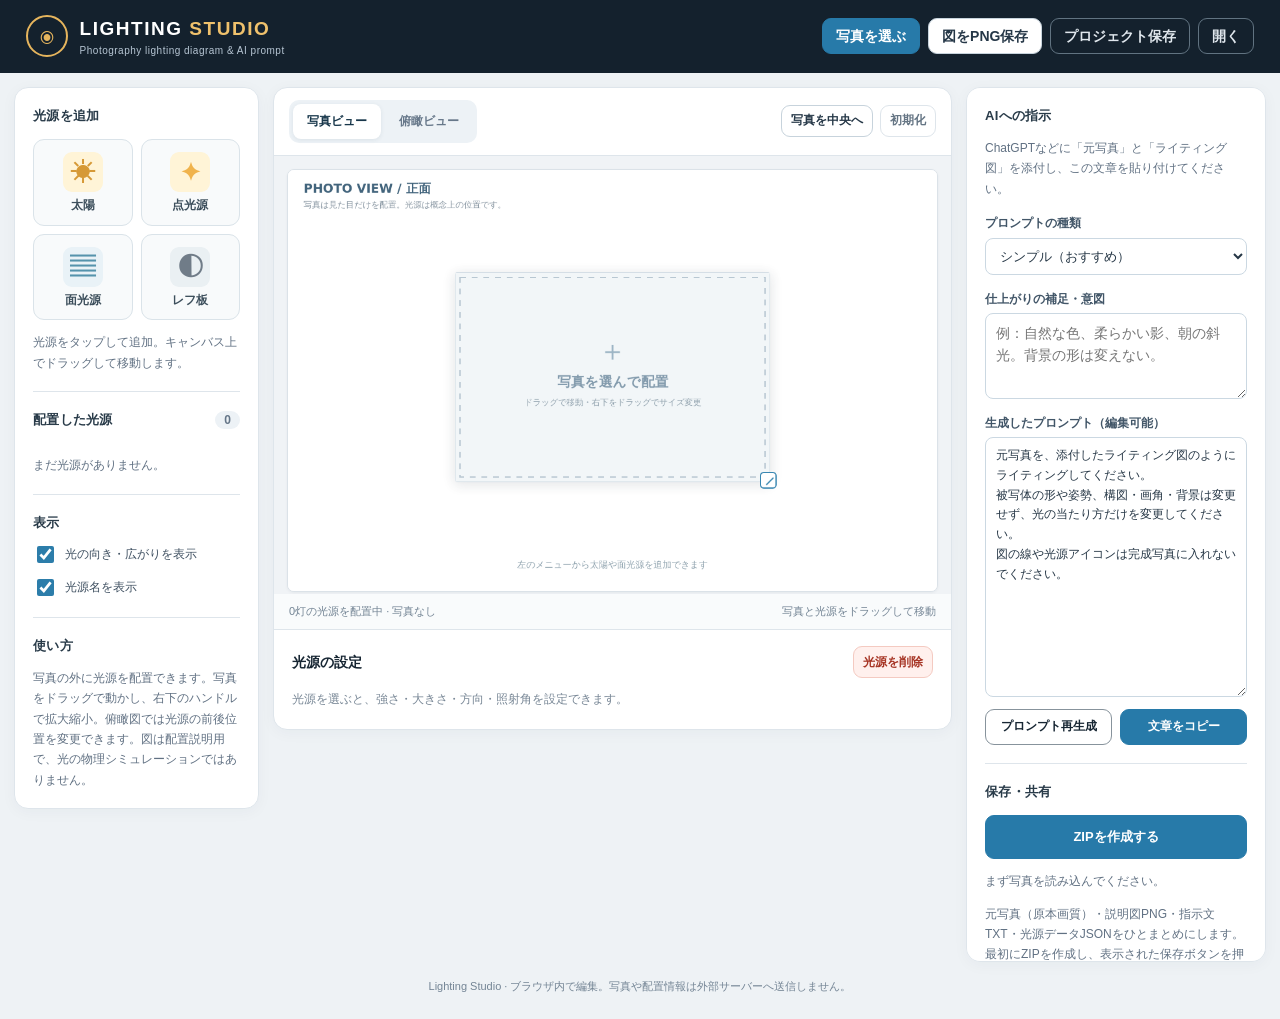
==== commit bc3c2a35: "Expose a two-step ZIP download/share flow reliable on iPhone Safari" ====
--- a/lighting-studio/index.html
+++ b/lighting-studio/index.html
@@ -6,7 +6,7 @@
   <meta name="theme-color" content="#14212d">
   <meta name="description" content="写真のライティング配置を図解し、ChatGPTなどの画像AI向けプロンプトを作成する無料Webツール">
   <title>Lighting Studio — ライティング図エディター</title>
-  <link rel="stylesheet" href="./style.css">
+  <link rel="stylesheet" href="./style.css?v=20261021c">
 </head>
 <body>
 <div class="app">
@@ -81,8 +81,14 @@
       <div class="output-buttons"><button id="regenerate" class="button subtle">プロンプト再生成</button><button id="copyPrompt" class="button primary">文章をコピー</button></div>
       <div class="divider"></div>
       <div class="section-title">保存・共有</div>
-      <button id="zipBtn" class="button primary zip-button" type="button">元写真＋図＋指示文をZIP保存</button>
-      <p class="aside-help">元写真（オリジナル画質）・説明図PNG・指示文TXT・光源データJSONをひとまとめにします。<span id="zipStatus">まず写真を読み込んでください。</span></p>
+      <button id="zipBtn" class="button primary zip-button" type="button">ZIPを作成する</button>
+      <input id="zipSourceInput" type="file" accept="image/*" hidden>
+      <div id="zipReady" class="zip-ready" hidden>
+        <a id="zipDownloadLink" class="button primary zip-button" download="lighting-package.zip" href="#">ZIPをファイルに保存</a>
+        <button id="zipShareBtn" class="button zip-button" type="button" hidden>iPhoneの共有メニューを開く</button>
+      </div>
+      <p id="zipStatus" class="aside-help zip-status" role="status" aria-live="polite">まず写真を読み込んでください。</p>
+      <p class="aside-help">元写真（原本画質）・説明図PNG・指示文TXT・光源データJSONをひとまとめにします。最初にZIPを作成し、表示された保存ボタンを押してください。</p>
       <div class="output-buttons"><button id="jsonBtn" class="button">光源データ JSON</button><button id="txtBtn" class="button">指示文 TXT</button></div>
       <p class="aside-help">JSONには光源・被写体・カメラの位置情報を保存。元写真は含めません。プロジェクト保存には縮小した写真が含まれるため、ファイルが大きくなる場合があります。</p>
     </aside>
@@ -90,7 +96,7 @@
   <footer>Lighting Studio · ブラウザ内で編集。写真や配置情報は外部サーバーへ送信しません。</footer>
 </div>
 <div id="toast" class="toast" role="status" aria-live="polite"></div>
-<script src="./zip.js"></script>
-<script src="./app.js"></script>
+<script src="./zip.js?v=20261021c"></script>
+<script src="./app.js?v=20261021c"></script>
 </body>
 </html>
--- a/lighting-studio/style.css
+++ b/lighting-studio/style.css
@@ -1 +1 @@
-:root{--bg:#eef2f5;--ink:#172633;--muted:#617183;--line:#dee5eb;--navy:#14212d;--blue:#2c7daa;--orange:#d69337;--white:#fff;--soft:#f5f8fa}*{box-sizing:border-box}body{margin:0;background:var(--bg);color:var(--ink);font:14px/1.55 -apple-system,BlinkMacSystemFont,"Hiragino Kaku Gothic ProN","Hiragino Sans","Noto Sans JP",sans-serif}button,input,textarea{font:inherit}button{cursor:pointer}button:disabled{opacity:.5;cursor:default}button:focus-visible,label:focus-within,.tool:focus-visible{outline:3px solid #71b3e0;outline-offset:2px}.app{min-height:100vh}.header{display:flex;align-items:center;justify-content:space-between;gap:20px;background:var(--navy);color:#fff;padding:14px clamp(16px,2vw,32px)}.brand{display:flex;align-items:center;gap:12px;white-space:nowrap}.brand-mark{display:grid;place-items:center;width:42px;height:42px;border:2px solid #e6b55d;border-radius:50%;color:#e6b55d;font-size:28px}.brand-name{font-size:19px;font-weight:850;letter-spacing:.08em}.brand-name span{color:#efc16c}.brand-sub{font-size:10px;letter-spacing:.05em;color:#b7c6d4}.header-actions,.output-buttons{display:flex;gap:8px;flex-wrap:wrap}.button{display:inline-flex;align-items:center;justify-content:center;gap:6px;min-height:36px;padding:7px 13px;border:1px solid #c7d3dc;border-radius:9px;background:#fff;color:#253747;font-weight:650;white-space:nowrap;line-height:1.3;text-decoration:none}.button:hover{background:#edf5fa}.button.primary{background:#277aa9;border-color:#277aa9;color:#fff}.button.primary:hover{background:#1d658e}.button.subtle{background:transparent;color:inherit;border-color:#87939c}.button.small{min-height:32px;padding:5px 9px;font-size:12px}.button.danger{background:#fff0ed;color:#a73525;border-color:#f4cac1}.header .button.subtle{color:#e0e7ed;border-color:#617381}.header .button.subtle:hover{background:#304251}.layout{display:grid;grid-template-columns:minmax(210px,245px) minmax(0,1fr) minmax(255px,300px);gap:14px;padding:14px;max-width:1840px;margin:0 auto;align-items:start}.panel{min-width:0;background:#fff;border:1px solid var(--line);border-radius:14px;box-shadow:0 3px 15px #2132440a}.tools,.output{padding:18px;position:sticky;top:12px;max-height:calc(100vh - 25px);overflow-y:auto}.section-title{color:#293b49;font-weight:800;font-size:13px;letter-spacing:.02em}.tool-grid{display:grid;grid-template-columns:1fr 1fr;gap:8px;margin-top:13px}.tool{display:flex;align-items:center;flex-direction:column;gap:4px;justify-content:center;padding:12px 5px 10px;border-radius:11px;border:1px solid #dae3e9;background:#f8fafb;color:#3d4f5c;font-weight:650;font-size:12px;min-height:84px}.tool:hover{background:#edf6fa;border-color:#96bdcf}.tool-symbol{display:grid;place-items:center;width:40px;height:40px;border-radius:9px;font-size:25px}.tool-symbol.sun{color:#d69936;background:#fff4d7}.tool-symbol.point{color:#f0b34c;background:#fff4d7}.tool-symbol.softbox{color:#5593ac;background:#e9f2f7}.tool-symbol.reflector{color:#707c88;background:#eaf0f3}.aside-help{color:var(--muted);font-size:12px;line-height:1.7;margin:12px 0 0}.divider{border-top:1px solid var(--line);margin:18px 0}.section-row{display:flex;align-items:center;justify-content:space-between;gap:12px}.count{border-radius:20px;background:#edf2f6;padding:0 9px;color:#657688;font-size:12px;font-weight:700}.light-list{display:grid;gap:7px;margin-top:13px}.light-item{display:flex;align-items:center;gap:10px;width:100%;padding:9px;border-radius:9px;border:1px solid var(--line);background:white;color:#2c3d4b;text-align:left}.light-item.active{border-color:#3190c0;background:#eef7fc}.light-item .light-ico{display:grid;place-items:center;border-radius:8px;flex:none;width:32px;height:32px;background:#fff2d4;color:#9b6d23;font-size:18px}.light-item .light-item-text{min-width:0;flex:1}.light-item .light-item-name{font-size:12px;font-weight:700;overflow:hidden;text-overflow:ellipsis;white-space:nowrap}.light-item .light-item-type{font-size:10px;color:#64798a}.check{display:flex;align-items:center;gap:8px;margin-top:10px;color:#3f5061;font-size:12px}.check input{width:17px;height:17px;accent-color:var(--blue)}.editor{overflow:hidden}.editor-head{display:flex;justify-content:space-between;align-items:center;gap:8px;padding:12px 15px;border-bottom:1px solid var(--line)}.tabs{display:flex;gap:4px;background:#edf2f6;border-radius:10px;padding:4px}.tab{background:transparent;border:0;color:#67788a;border-radius:8px;padding:8px 14px;font-weight:750;font-size:12px;white-space:nowrap}.tab.active{background:#fff;color:#17364a;box-shadow:0 1px 4px #1f3f5b17}.stage-actions{display:flex;gap:7px}.stage-actions .subtle{border-color:var(--line);color:#657584}.canvas-shell{padding:13px 13px 2px;background:#f0f3f6}.canvas-shell canvas{display:block;width:100%;height:auto;background:white;border:1px solid #dbe2e8;border-radius:7px;touch-action:none;cursor:grab;box-shadow:0 1px 3px #1122330d}.canvas-shell canvas:active{cursor:grabbing}.status-bar{display:flex;justify-content:space-between;gap:10px;padding:9px 15px;font-size:11px;color:#738494;background:#f9fbfc;border-bottom:1px solid var(--line)}.properties{padding:16px 18px 20px}.properties h2{font-size:14px;margin:0}.empty-properties{font-size:12px;margin-top:12px;color:#778695}.field-grid{display:grid;grid-template-columns:repeat(3,minmax(0,1fr));gap:12px 16px;margin-top:14px}.field{display:flex;flex-direction:column;gap:5px;min-width:0}.field>span{font-size:12px;color:#425668;font-weight:700}.field output{color:#2380ae;font-weight:750;font-variant-numeric:tabular-nums}.field input[type=text],.field textarea,.field select,textarea{width:100%;border-radius:8px;border:1px solid #cbd8e2;color:#263746;background:#fff;padding:9px 10px;outline:none;resize:vertical}.field input[type=range]{width:100%;accent-color:#3789b3}.field input[type=color]{height:34px;width:100%;padding:3px;border:1px solid #cfdae2;border-radius:8px;background:#fff}.field input[type=text]:focus,.field textarea:focus{border-color:#2584b4;box-shadow:0 0 0 3px #2689b31c}.property-note{color:#7b8894;font-size:11px;margin:14px 0 0}.output>.field{margin-top:15px}.output #prompt{font:12px/1.65 ui-monospace,SFMono-Regular,Consolas,monospace;min-height:260px;white-space:pre-wrap}.output-buttons{margin-top:12px}.output-buttons .button{flex:1;font-size:12px}.toast{position:fixed;left:50%;bottom:24px;transform:translate(-50%,20px);background:#172c3d;color:white;border-radius:12px;padding:12px 18px;box-shadow:0 6px 26px #0b21354d;font-size:13px;z-index:200;pointer-events:none;opacity:0;transition:opacity .2s,transform .2s;text-align:center}.toast.show{opacity:1;transform:translate(-50%,0)}footer{text-align:center;color:#748595;font-size:11px;padding:2px 18px 24px}@media (max-width:1270px){.layout{grid-template-columns:195px minmax(0,1fr)}.output{grid-column:2;position:static;max-height:none}.tools{grid-row:1 / span 2}.field-grid{grid-template-columns:repeat(2,minmax(0,1fr))}}@media (max-width:760px){.header{flex-wrap:wrap;gap:11px;padding:12px}.header-actions{width:100%;gap:6px}.header-actions .button{flex:1;padding:8px 7px;font-size:11px}.brand-mark{width:35px;height:35px;font-size:23px}.brand-name{font-size:16px}.layout{grid-template-columns:minmax(0,1fr);gap:10px;padding:9px}.tools,.output{grid-row:auto;grid-column:1;position:static;max-height:none;padding:13px}.tools{order:2}.editor{order:1}.output{order:3}.tool-grid{grid-template-columns:repeat(4,1fr);margin-top:9px}.tool{min-height:65px;font-size:10px;padding:6px 2px}.tool-symbol{width:29px;height:29px;font-size:21px}.tools .divider,.tools>.aside-help,.tools>.section-title:last-of-type{display:none}.tools .light-list{grid-template-columns:repeat(2,minmax(0,1fr))}.tools .section-row{margin-top:13px}.editor-head{flex-wrap:wrap;padding:9px}.tab{padding:7px 10px}.stage-actions .button{font-size:11px}.canvas-shell{padding:8px 8px 0}.status-bar{font-size:10px;flex-wrap:wrap;padding:8px}.properties{padding:13px}.field-grid{gap:13px 12px}.property-note{font-size:10px}.output #prompt{min-height:215px}footer{padding-bottom:45px}}@media(max-width:370px){.field-grid{grid-template-columns:1fr}.brand-sub{font-size:9px}.stage-actions .button{padding:5px 6px}}+:root{--bg:#eef2f5;--ink:#172633;--muted:#617183;--line:#dee5eb;--navy:#14212d;--blue:#2c7daa;--orange:#d69337;--white:#fff;--soft:#f5f8fa}*{box-sizing:border-box}body{margin:0;background:var(--bg);color:var(--ink);font:14px/1.55 -apple-system,BlinkMacSystemFont,"Hiragino Kaku Gothic ProN","Hiragino Sans","Noto Sans JP",sans-serif}button,input,textarea{font:inherit}button{cursor:pointer}button:disabled{opacity:.5;cursor:default}button:focus-visible,label:focus-within,.tool:focus-visible{outline:3px solid #71b3e0;outline-offset:2px}.app{min-height:100vh}.header{display:flex;align-items:center;justify-content:space-between;gap:20px;background:var(--navy);color:#fff;padding:14px clamp(16px,2vw,32px)}.brand{display:flex;align-items:center;gap:12px;white-space:nowrap}.brand-mark{display:grid;place-items:center;width:42px;height:42px;border:2px solid #e6b55d;border-radius:50%;color:#e6b55d;font-size:28px}.brand-name{font-size:19px;font-weight:850;letter-spacing:.08em}.brand-name span{color:#efc16c}.brand-sub{font-size:10px;letter-spacing:.05em;color:#b7c6d4}.header-actions,.output-buttons{display:flex;gap:8px;flex-wrap:wrap}.button{display:inline-flex;align-items:center;justify-content:center;gap:6px;min-height:36px;padding:7px 13px;border:1px solid #c7d3dc;border-radius:9px;background:#fff;color:#253747;font-weight:650;white-space:nowrap;line-height:1.3;text-decoration:none}.button:hover{background:#edf5fa}.button.primary{background:#277aa9;border-color:#277aa9;color:#fff}.button.primary:hover{background:#1d658e}.button.subtle{background:transparent;color:inherit;border-color:#87939c}.button.small{min-height:32px;padding:5px 9px;font-size:12px}.button.danger{background:#fff0ed;color:#a73525;border-color:#f4cac1}.header .button.subtle{color:#e0e7ed;border-color:#617381}.header .button.subtle:hover{background:#304251}.layout{display:grid;grid-template-columns:minmax(210px,245px) minmax(0,1fr) minmax(255px,300px);gap:14px;padding:14px;max-width:1840px;margin:0 auto;align-items:start}.panel{min-width:0;background:#fff;border:1px solid var(--line);border-radius:14px;box-shadow:0 3px 15px #2132440a}.tools,.output{padding:18px;position:sticky;top:12px;max-height:calc(100vh - 25px);overflow-y:auto}.section-title{color:#293b49;font-weight:800;font-size:13px;letter-spacing:.02em}.tool-grid{display:grid;grid-template-columns:1fr 1fr;gap:8px;margin-top:13px}.tool{display:flex;align-items:center;flex-direction:column;gap:4px;justify-content:center;padding:12px 5px 10px;border-radius:11px;border:1px solid #dae3e9;background:#f8fafb;color:#3d4f5c;font-weight:650;font-size:12px;min-height:84px}.tool:hover{background:#edf6fa;border-color:#96bdcf}.tool-symbol{display:grid;place-items:center;width:40px;height:40px;border-radius:9px;font-size:25px}.tool-symbol.sun{color:#d69936;background:#fff4d7}.tool-symbol.point{color:#f0b34c;background:#fff4d7}.tool-symbol.softbox{color:#5593ac;background:#e9f2f7}.tool-symbol.reflector{color:#707c88;background:#eaf0f3}.aside-help{color:var(--muted);font-size:12px;line-height:1.7;margin:12px 0 0}.divider{border-top:1px solid var(--line);margin:18px 0}.section-row{display:flex;align-items:center;justify-content:space-between;gap:12px}.count{border-radius:20px;background:#edf2f6;padding:0 9px;color:#657688;font-size:12px;font-weight:700}.light-list{display:grid;gap:7px;margin-top:13px}.light-item{display:flex;align-items:center;gap:10px;width:100%;padding:9px;border-radius:9px;border:1px solid var(--line);background:white;color:#2c3d4b;text-align:left}.light-item.active{border-color:#3190c0;background:#eef7fc}.light-item .light-ico{display:grid;place-items:center;border-radius:8px;flex:none;width:32px;height:32px;background:#fff2d4;color:#9b6d23;font-size:18px}.light-item .light-item-text{min-width:0;flex:1}.light-item .light-item-name{font-size:12px;font-weight:700;overflow:hidden;text-overflow:ellipsis;white-space:nowrap}.light-item .light-item-type{font-size:10px;color:#64798a}.check{display:flex;align-items:center;gap:8px;margin-top:10px;color:#3f5061;font-size:12px}.check input{width:17px;height:17px;accent-color:var(--blue)}.editor{overflow:hidden}.editor-head{display:flex;justify-content:space-between;align-items:center;gap:8px;padding:12px 15px;border-bottom:1px solid var(--line)}.tabs{display:flex;gap:4px;background:#edf2f6;border-radius:10px;padding:4px}.tab{background:transparent;border:0;color:#67788a;border-radius:8px;padding:8px 14px;font-weight:750;font-size:12px;white-space:nowrap}.tab.active{background:#fff;color:#17364a;box-shadow:0 1px 4px #1f3f5b17}.stage-actions{display:flex;gap:7px}.stage-actions .subtle{border-color:var(--line);color:#657584}.canvas-shell{padding:13px 13px 2px;background:#f0f3f6}.canvas-shell canvas{display:block;width:100%;height:auto;background:white;border:1px solid #dbe2e8;border-radius:7px;touch-action:none;cursor:grab;box-shadow:0 1px 3px #1122330d}.canvas-shell canvas:active{cursor:grabbing}.status-bar{display:flex;justify-content:space-between;gap:10px;padding:9px 15px;font-size:11px;color:#738494;background:#f9fbfc;border-bottom:1px solid var(--line)}.properties{padding:16px 18px 20px}.properties h2{font-size:14px;margin:0}.empty-properties{font-size:12px;margin-top:12px;color:#778695}.field-grid{display:grid;grid-template-columns:repeat(3,minmax(0,1fr));gap:12px 16px;margin-top:14px}.field{display:flex;flex-direction:column;gap:5px;min-width:0}.field>span{font-size:12px;color:#425668;font-weight:700}.field output{color:#2380ae;font-weight:750;font-variant-numeric:tabular-nums}.field input[type=text],.field textarea,.field select,textarea{width:100%;border-radius:8px;border:1px solid #cbd8e2;color:#263746;background:#fff;padding:9px 10px;outline:none;resize:vertical}.field input[type=range]{width:100%;accent-color:#3789b3}.field input[type=color]{height:34px;width:100%;padding:3px;border:1px solid #cfdae2;border-radius:8px;background:#fff}.field input[type=text]:focus,.field textarea:focus{border-color:#2584b4;box-shadow:0 0 0 3px #2689b31c}.property-note{color:#7b8894;font-size:11px;margin:14px 0 0}.output>.field{margin-top:15px}.output #prompt{font:12px/1.65 ui-monospace,SFMono-Regular,Consolas,monospace;min-height:260px;white-space:pre-wrap}.zip-button{width:100%;margin-top:13px;min-height:44px;font-size:13px}.output-buttons{margin-top:12px}.output-buttons .button{flex:1;font-size:12px}.toast{position:fixed;left:50%;bottom:24px;transform:translate(-50%,20px);background:#172c3d;color:white;border-radius:12px;padding:12px 18px;box-shadow:0 6px 26px #0b21354d;font-size:13px;z-index:200;pointer-events:none;opacity:0;transition:opacity .2s,transform .2s;text-align:center}.toast.show{opacity:1;transform:translate(-50%,0)}footer{text-align:center;color:#748595;font-size:11px;padding:2px 18px 24px}@media (max-width:1270px){.layout{grid-template-columns:195px minmax(0,1fr)}.output{grid-column:2;position:static;max-height:none}.tools{grid-row:1 / span 2}.field-grid{grid-template-columns:repeat(2,minmax(0,1fr))}}@media (max-width:760px){.header{flex-wrap:wrap;gap:11px;padding:12px}.header-actions{width:100%;gap:6px}.header-actions .button{flex:1;padding:8px 7px;font-size:11px}.brand-mark{width:35px;height:35px;font-size:23px}.brand-name{font-size:16px}.layout{grid-template-columns:minmax(0,1fr);gap:10px;padding:9px}.tools,.output{grid-row:auto;grid-column:1;position:static;max-height:none;padding:13px}.tools{order:2}.editor{order:1}.output{order:3}.tool-grid{grid-template-columns:repeat(4,1fr);margin-top:9px}.tool{min-height:65px;font-size:10px;padding:6px 2px}.tool-symbol{width:29px;height:29px;font-size:21px}.tools .divider,.tools>.aside-help,.tools>.section-title:last-of-type{display:none}.tools .light-list{grid-template-columns:repeat(2,minmax(0,1fr))}.tools .section-row{margin-top:13px}.editor-head{flex-wrap:wrap;padding:9px}.tab{padding:7px 10px}.stage-actions .button{font-size:11px}.canvas-shell{padding:8px 8px 0}.status-bar{font-size:10px;flex-wrap:wrap;padding:8px}.properties{padding:13px}.field-grid{gap:13px 12px}.property-note{font-size:10px}.output #prompt{min-height:215px}footer{padding-bottom:45px}}@media(max-width:370px){.field-grid{grid-template-columns:1fr}.brand-sub{font-size:9px}.stage-actions .button{padding:5px 6px}}
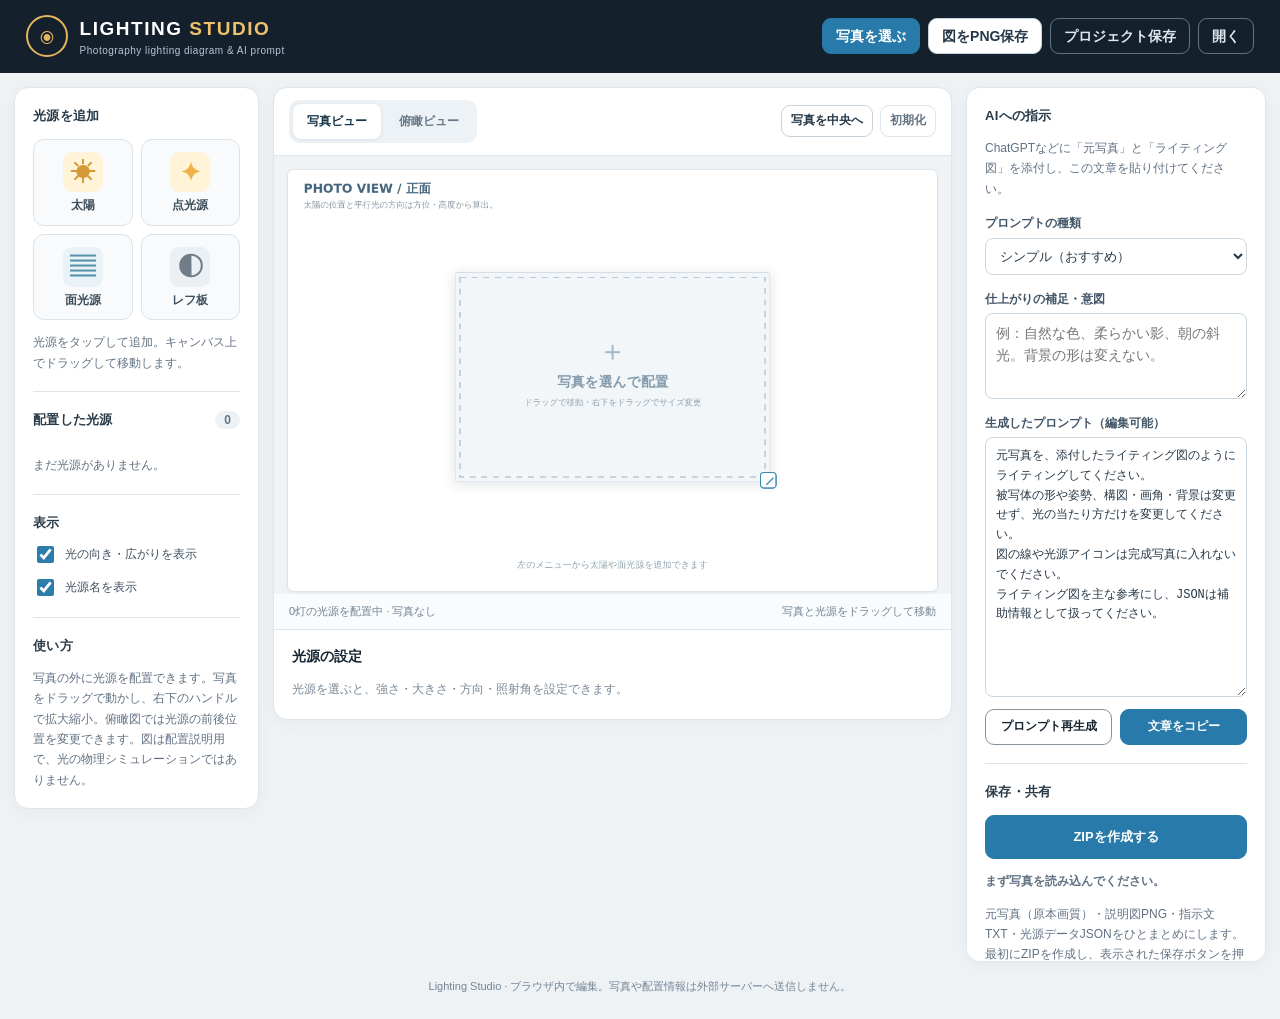
==== commit f1e9d180: "Explain zenith/azimuth and set white default in UI; bust stale Safari assets" ====
--- a/lighting-studio/index.html
+++ b/lighting-studio/index.html
@@ -6,7 +6,7 @@
   <meta name="theme-color" content="#14212d">
   <meta name="description" content="写真のライティング配置を図解し、ChatGPTなどの画像AI向けプロンプトを作成する無料Webツール">
   <title>Lighting Studio — ライティング図エディター</title>
-  <link rel="stylesheet" href="./style.css?v=20261021c">
+  <link rel="stylesheet" href="./style.css?v=20261021d">
 </head>
 <body>
 <div class="app">
@@ -61,12 +61,12 @@
             <label class="field" id="heightField"><span>高さ <output id="heightOut"></output></span><input id="heightRange" type="range" min="0.2" max="3" step="0.1"></label>
             <label class="field" id="spreadField"><span>照射角 <output id="spreadOut"></output></span><input id="spread" type="range" min="10" max="170" step="5"></label>
             <label class="field" id="yawField"><span>照射方向（俯瞰） <output id="yawOut"></output></span><input id="yaw" type="range" min="-180" max="180" step="5"></label>
-            <label class="field" id="azimuthField" hidden><span>太陽の方位（撮影方向を0°） <output id="azimuthOut"></output></span><input id="azimuth" type="range" min="-180" max="180" step="5"></label>
-            <label class="field" id="elevationField" hidden><span>太陽高度 <output id="elevationOut"></output></span><input id="elevation" type="range" min="0" max="90" step="1"></label>
+            <label class="field" id="azimuthField" hidden><span>太陽の方位（カメラ側0°・右90°） <output id="azimuthOut"></output></span><input id="azimuth" type="range" min="-180" max="180" step="5"></label>
+            <label class="field" id="elevationField" hidden><span>太陽高度（90°＝真上） <output id="elevationOut"></output></span><input id="elevation" type="range" min="0" max="90" step="1"></label>
             <label class="field" id="positionXField"><span>左右位置 X <output id="posXOut"></output></span><input id="posX" type="range" min="-6" max="6" step="0.1"></label>
             <label class="field" id="positionYField"><span>高さ Y <output id="posYOut"></output></span><input id="posY" type="range" min="-1" max="6" step="0.1"></label>
             <label class="field" id="positionZField"><span>奥行き Z <output id="posZOut"></output></span><input id="posZ" type="range" min="-5" max="5" step="0.1"></label>
-            <label class="field"><span>光の色</span><input id="lightColor" type="color" value="#f6c65f"></label>
+            <label class="field"><span>光の色</span><input id="lightColor" type="color" value="#ffffff"></label>
           </div>
           <p class="property-note">単位は作図用の相対mです。太陽は無限遠光源として方位と高度で管理します。レフ板の「強さ」は反射寄与の目安です。</p>
         </div>
@@ -96,7 +96,7 @@
   <footer>Lighting Studio · ブラウザ内で編集。写真や配置情報は外部サーバーへ送信しません。</footer>
 </div>
 <div id="toast" class="toast" role="status" aria-live="polite"></div>
-<script src="./zip.js?v=20261021c"></script>
-<script src="./app.js?v=20261021c"></script>
+<script src="./zip.js?v=20261021d"></script>
+<script src="./app.js?v=20261021d"></script>
 </body>
 </html>
--- a/lighting-studio/style.css
+++ b/lighting-studio/style.css
@@ -1 +1 @@
-:root{--bg:#eef2f5;--ink:#172633;--muted:#617183;--line:#dee5eb;--navy:#14212d;--blue:#2c7daa;--orange:#d69337;--white:#fff;--soft:#f5f8fa}*{box-sizing:border-box}body{margin:0;background:var(--bg);color:var(--ink);font:14px/1.55 -apple-system,BlinkMacSystemFont,"Hiragino Kaku Gothic ProN","Hiragino Sans","Noto Sans JP",sans-serif}button,input,textarea{font:inherit}button{cursor:pointer}button:disabled{opacity:.5;cursor:default}button:focus-visible,label:focus-within,.tool:focus-visible{outline:3px solid #71b3e0;outline-offset:2px}.app{min-height:100vh}.header{display:flex;align-items:center;justify-content:space-between;gap:20px;background:var(--navy);color:#fff;padding:14px clamp(16px,2vw,32px)}.brand{display:flex;align-items:center;gap:12px;white-space:nowrap}.brand-mark{display:grid;place-items:center;width:42px;height:42px;border:2px solid #e6b55d;border-radius:50%;color:#e6b55d;font-size:28px}.brand-name{font-size:19px;font-weight:850;letter-spacing:.08em}.brand-name span{color:#efc16c}.brand-sub{font-size:10px;letter-spacing:.05em;color:#b7c6d4}.header-actions,.output-buttons{display:flex;gap:8px;flex-wrap:wrap}.button{display:inline-flex;align-items:center;justify-content:center;gap:6px;min-height:36px;padding:7px 13px;border:1px solid #c7d3dc;border-radius:9px;background:#fff;color:#253747;font-weight:650;white-space:nowrap;line-height:1.3;text-decoration:none}.button:hover{background:#edf5fa}.button.primary{background:#277aa9;border-color:#277aa9;color:#fff}.button.primary:hover{background:#1d658e}.button.subtle{background:transparent;color:inherit;border-color:#87939c}.button.small{min-height:32px;padding:5px 9px;font-size:12px}.button.danger{background:#fff0ed;color:#a73525;border-color:#f4cac1}.header .button.subtle{color:#e0e7ed;border-color:#617381}.header .button.subtle:hover{background:#304251}.layout{display:grid;grid-template-columns:minmax(210px,245px) minmax(0,1fr) minmax(255px,300px);gap:14px;padding:14px;max-width:1840px;margin:0 auto;align-items:start}.panel{min-width:0;background:#fff;border:1px solid var(--line);border-radius:14px;box-shadow:0 3px 15px #2132440a}.tools,.output{padding:18px;position:sticky;top:12px;max-height:calc(100vh - 25px);overflow-y:auto}.section-title{color:#293b49;font-weight:800;font-size:13px;letter-spacing:.02em}.tool-grid{display:grid;grid-template-columns:1fr 1fr;gap:8px;margin-top:13px}.tool{display:flex;align-items:center;flex-direction:column;gap:4px;justify-content:center;padding:12px 5px 10px;border-radius:11px;border:1px solid #dae3e9;background:#f8fafb;color:#3d4f5c;font-weight:650;font-size:12px;min-height:84px}.tool:hover{background:#edf6fa;border-color:#96bdcf}.tool-symbol{display:grid;place-items:center;width:40px;height:40px;border-radius:9px;font-size:25px}.tool-symbol.sun{color:#d69936;background:#fff4d7}.tool-symbol.point{color:#f0b34c;background:#fff4d7}.tool-symbol.softbox{color:#5593ac;background:#e9f2f7}.tool-symbol.reflector{color:#707c88;background:#eaf0f3}.aside-help{color:var(--muted);font-size:12px;line-height:1.7;margin:12px 0 0}.divider{border-top:1px solid var(--line);margin:18px 0}.section-row{display:flex;align-items:center;justify-content:space-between;gap:12px}.count{border-radius:20px;background:#edf2f6;padding:0 9px;color:#657688;font-size:12px;font-weight:700}.light-list{display:grid;gap:7px;margin-top:13px}.light-item{display:flex;align-items:center;gap:10px;width:100%;padding:9px;border-radius:9px;border:1px solid var(--line);background:white;color:#2c3d4b;text-align:left}.light-item.active{border-color:#3190c0;background:#eef7fc}.light-item .light-ico{display:grid;place-items:center;border-radius:8px;flex:none;width:32px;height:32px;background:#fff2d4;color:#9b6d23;font-size:18px}.light-item .light-item-text{min-width:0;flex:1}.light-item .light-item-name{font-size:12px;font-weight:700;overflow:hidden;text-overflow:ellipsis;white-space:nowrap}.light-item .light-item-type{font-size:10px;color:#64798a}.check{display:flex;align-items:center;gap:8px;margin-top:10px;color:#3f5061;font-size:12px}.check input{width:17px;height:17px;accent-color:var(--blue)}.editor{overflow:hidden}.editor-head{display:flex;justify-content:space-between;align-items:center;gap:8px;padding:12px 15px;border-bottom:1px solid var(--line)}.tabs{display:flex;gap:4px;background:#edf2f6;border-radius:10px;padding:4px}.tab{background:transparent;border:0;color:#67788a;border-radius:8px;padding:8px 14px;font-weight:750;font-size:12px;white-space:nowrap}.tab.active{background:#fff;color:#17364a;box-shadow:0 1px 4px #1f3f5b17}.stage-actions{display:flex;gap:7px}.stage-actions .subtle{border-color:var(--line);color:#657584}.canvas-shell{padding:13px 13px 2px;background:#f0f3f6}.canvas-shell canvas{display:block;width:100%;height:auto;background:white;border:1px solid #dbe2e8;border-radius:7px;touch-action:none;cursor:grab;box-shadow:0 1px 3px #1122330d}.canvas-shell canvas:active{cursor:grabbing}.status-bar{display:flex;justify-content:space-between;gap:10px;padding:9px 15px;font-size:11px;color:#738494;background:#f9fbfc;border-bottom:1px solid var(--line)}.properties{padding:16px 18px 20px}.properties h2{font-size:14px;margin:0}.empty-properties{font-size:12px;margin-top:12px;color:#778695}.field-grid{display:grid;grid-template-columns:repeat(3,minmax(0,1fr));gap:12px 16px;margin-top:14px}.field{display:flex;flex-direction:column;gap:5px;min-width:0}.field>span{font-size:12px;color:#425668;font-weight:700}.field output{color:#2380ae;font-weight:750;font-variant-numeric:tabular-nums}.field input[type=text],.field textarea,.field select,textarea{width:100%;border-radius:8px;border:1px solid #cbd8e2;color:#263746;background:#fff;padding:9px 10px;outline:none;resize:vertical}.field input[type=range]{width:100%;accent-color:#3789b3}.field input[type=color]{height:34px;width:100%;padding:3px;border:1px solid #cfdae2;border-radius:8px;background:#fff}.field input[type=text]:focus,.field textarea:focus{border-color:#2584b4;box-shadow:0 0 0 3px #2689b31c}.property-note{color:#7b8894;font-size:11px;margin:14px 0 0}.output>.field{margin-top:15px}.output #prompt{font:12px/1.65 ui-monospace,SFMono-Regular,Consolas,monospace;min-height:260px;white-space:pre-wrap}.zip-button{width:100%;margin-top:13px;min-height:44px;font-size:13px}.output-buttons{margin-top:12px}.output-buttons .button{flex:1;font-size:12px}.toast{position:fixed;left:50%;bottom:24px;transform:translate(-50%,20px);background:#172c3d;color:white;border-radius:12px;padding:12px 18px;box-shadow:0 6px 26px #0b21354d;font-size:13px;z-index:200;pointer-events:none;opacity:0;transition:opacity .2s,transform .2s;text-align:center}.toast.show{opacity:1;transform:translate(-50%,0)}footer{text-align:center;color:#748595;font-size:11px;padding:2px 18px 24px}@media (max-width:1270px){.layout{grid-template-columns:195px minmax(0,1fr)}.output{grid-column:2;position:static;max-height:none}.tools{grid-row:1 / span 2}.field-grid{grid-template-columns:repeat(2,minmax(0,1fr))}}@media (max-width:760px){.header{flex-wrap:wrap;gap:11px;padding:12px}.header-actions{width:100%;gap:6px}.header-actions .button{flex:1;padding:8px 7px;font-size:11px}.brand-mark{width:35px;height:35px;font-size:23px}.brand-name{font-size:16px}.layout{grid-template-columns:minmax(0,1fr);gap:10px;padding:9px}.tools,.output{grid-row:auto;grid-column:1;position:static;max-height:none;padding:13px}.tools{order:2}.editor{order:1}.output{order:3}.tool-grid{grid-template-columns:repeat(4,1fr);margin-top:9px}.tool{min-height:65px;font-size:10px;padding:6px 2px}.tool-symbol{width:29px;height:29px;font-size:21px}.tools .divider,.tools>.aside-help,.tools>.section-title:last-of-type{display:none}.tools .light-list{grid-template-columns:repeat(2,minmax(0,1fr))}.tools .section-row{margin-top:13px}.editor-head{flex-wrap:wrap;padding:9px}.tab{padding:7px 10px}.stage-actions .button{font-size:11px}.canvas-shell{padding:8px 8px 0}.status-bar{font-size:10px;flex-wrap:wrap;padding:8px}.properties{padding:13px}.field-grid{gap:13px 12px}.property-note{font-size:10px}.output #prompt{min-height:215px}footer{padding-bottom:45px}}@media(max-width:370px){.field-grid{grid-template-columns:1fr}.brand-sub{font-size:9px}.stage-actions .button{padding:5px 6px}}+:root{--bg:#eef2f5;--ink:#172633;--muted:#617183;--line:#dee5eb;--navy:#14212d;--blue:#2c7daa;--orange:#d69337;--white:#fff;--soft:#f5f8fa}*{box-sizing:border-box}body{margin:0;background:var(--bg);color:var(--ink);font:14px/1.55 -apple-system,BlinkMacSystemFont,"Hiragino Kaku Gothic ProN","Hiragino Sans","Noto Sans JP",sans-serif}button,input,textarea{font:inherit}button{cursor:pointer}button:disabled{opacity:.5;cursor:default}[hidden]{display:none!important}.zip-ready{display:grid;gap:7px;margin-top:9px}.zip-status{font-weight:650;color:#36596f}button:focus-visible,label:focus-within,.tool:focus-visible{outline:3px solid #71b3e0;outline-offset:2px}.app{min-height:100vh}.header{display:flex;align-items:center;justify-content:space-between;gap:20px;background:var(--navy);color:#fff;padding:14px clamp(16px,2vw,32px)}.brand{display:flex;align-items:center;gap:12px;white-space:nowrap}.brand-mark{display:grid;place-items:center;width:42px;height:42px;border:2px solid #e6b55d;border-radius:50%;color:#e6b55d;font-size:28px}.brand-name{font-size:19px;font-weight:850;letter-spacing:.08em}.brand-name span{color:#efc16c}.brand-sub{font-size:10px;letter-spacing:.05em;color:#b7c6d4}.header-actions,.output-buttons{display:flex;gap:8px;flex-wrap:wrap}.button{display:inline-flex;align-items:center;justify-content:center;gap:6px;min-height:36px;padding:7px 13px;border:1px solid #c7d3dc;border-radius:9px;background:#fff;color:#253747;font-weight:650;white-space:nowrap;line-height:1.3;text-decoration:none}.button:hover{background:#edf5fa}.button.primary{background:#277aa9;border-color:#277aa9;color:#fff}.button.primary:hover{background:#1d658e}.button.subtle{background:transparent;color:inherit;border-color:#87939c}.button.small{min-height:32px;padding:5px 9px;font-size:12px}.button.danger{background:#fff0ed;color:#a73525;border-color:#f4cac1}.header .button.subtle{color:#e0e7ed;border-color:#617381}.header .button.subtle:hover{background:#304251}.layout{display:grid;grid-template-columns:minmax(210px,245px) minmax(0,1fr) minmax(255px,300px);gap:14px;padding:14px;max-width:1840px;margin:0 auto;align-items:start}.panel{min-width:0;background:#fff;border:1px solid var(--line);border-radius:14px;box-shadow:0 3px 15px #2132440a}.tools,.output{padding:18px;position:sticky;top:12px;max-height:calc(100vh - 25px);overflow-y:auto}.section-title{color:#293b49;font-weight:800;font-size:13px;letter-spacing:.02em}.tool-grid{display:grid;grid-template-columns:1fr 1fr;gap:8px;margin-top:13px}.tool{display:flex;align-items:center;flex-direction:column;gap:4px;justify-content:center;padding:12px 5px 10px;border-radius:11px;border:1px solid #dae3e9;background:#f8fafb;color:#3d4f5c;font-weight:650;font-size:12px;min-height:84px}.tool:hover{background:#edf6fa;border-color:#96bdcf}.tool-symbol{display:grid;place-items:center;width:40px;height:40px;border-radius:9px;font-size:25px}.tool-symbol.sun{color:#d69936;background:#fff4d7}.tool-symbol.point{color:#f0b34c;background:#fff4d7}.tool-symbol.softbox{color:#5593ac;background:#e9f2f7}.tool-symbol.reflector{color:#707c88;background:#eaf0f3}.aside-help{color:var(--muted);font-size:12px;line-height:1.7;margin:12px 0 0}.divider{border-top:1px solid var(--line);margin:18px 0}.section-row{display:flex;align-items:center;justify-content:space-between;gap:12px}.count{border-radius:20px;background:#edf2f6;padding:0 9px;color:#657688;font-size:12px;font-weight:700}.light-list{display:grid;gap:7px;margin-top:13px}.light-item{display:flex;align-items:center;gap:10px;width:100%;padding:9px;border-radius:9px;border:1px solid var(--line);background:white;color:#2c3d4b;text-align:left}.light-item.active{border-color:#3190c0;background:#eef7fc}.light-item .light-ico{display:grid;place-items:center;border-radius:8px;flex:none;width:32px;height:32px;background:#fff2d4;color:#9b6d23;font-size:18px}.light-item .light-item-text{min-width:0;flex:1}.light-item .light-item-name{font-size:12px;font-weight:700;overflow:hidden;text-overflow:ellipsis;white-space:nowrap}.light-item .light-item-type{font-size:10px;color:#64798a}.check{display:flex;align-items:center;gap:8px;margin-top:10px;color:#3f5061;font-size:12px}.check input{width:17px;height:17px;accent-color:var(--blue)}.editor{overflow:hidden}.editor-head{display:flex;justify-content:space-between;align-items:center;gap:8px;padding:12px 15px;border-bottom:1px solid var(--line)}.tabs{display:flex;gap:4px;background:#edf2f6;border-radius:10px;padding:4px}.tab{background:transparent;border:0;color:#67788a;border-radius:8px;padding:8px 14px;font-weight:750;font-size:12px;white-space:nowrap}.tab.active{background:#fff;color:#17364a;box-shadow:0 1px 4px #1f3f5b17}.stage-actions{display:flex;gap:7px}.stage-actions .subtle{border-color:var(--line);color:#657584}.canvas-shell{padding:13px 13px 2px;background:#f0f3f6}.canvas-shell canvas{display:block;width:100%;height:auto;background:white;border:1px solid #dbe2e8;border-radius:7px;touch-action:none;cursor:grab;box-shadow:0 1px 3px #1122330d}.canvas-shell canvas:active{cursor:grabbing}.status-bar{display:flex;justify-content:space-between;gap:10px;padding:9px 15px;font-size:11px;color:#738494;background:#f9fbfc;border-bottom:1px solid var(--line)}.properties{padding:16px 18px 20px}.properties h2{font-size:14px;margin:0}.empty-properties{font-size:12px;margin-top:12px;color:#778695}.field-grid{display:grid;grid-template-columns:repeat(3,minmax(0,1fr));gap:12px 16px;margin-top:14px}.field{display:flex;flex-direction:column;gap:5px;min-width:0}.field>span{font-size:12px;color:#425668;font-weight:700}.field output{color:#2380ae;font-weight:750;font-variant-numeric:tabular-nums}.field input[type=text],.field textarea,.field select,textarea{width:100%;border-radius:8px;border:1px solid #cbd8e2;color:#263746;background:#fff;padding:9px 10px;outline:none;resize:vertical}.field input[type=range]{width:100%;accent-color:#3789b3}.field input[type=color]{height:34px;width:100%;padding:3px;border:1px solid #cfdae2;border-radius:8px;background:#fff}.field input[type=text]:focus,.field textarea:focus{border-color:#2584b4;box-shadow:0 0 0 3px #2689b31c}.property-note{color:#7b8894;font-size:11px;margin:14px 0 0}.output>.field{margin-top:15px}.output #prompt{font:12px/1.65 ui-monospace,SFMono-Regular,Consolas,monospace;min-height:260px;white-space:pre-wrap}.zip-button{width:100%;margin-top:13px;min-height:44px;font-size:13px}.output-buttons{margin-top:12px}.output-buttons .button{flex:1;font-size:12px}.toast{position:fixed;left:50%;bottom:24px;transform:translate(-50%,20px);background:#172c3d;color:white;border-radius:12px;padding:12px 18px;box-shadow:0 6px 26px #0b21354d;font-size:13px;z-index:200;pointer-events:none;opacity:0;transition:opacity .2s,transform .2s;text-align:center}.toast.show{opacity:1;transform:translate(-50%,0)}footer{text-align:center;color:#748595;font-size:11px;padding:2px 18px 24px}@media (max-width:1270px){.layout{grid-template-columns:195px minmax(0,1fr)}.output{grid-column:2;position:static;max-height:none}.tools{grid-row:1 / span 2}.field-grid{grid-template-columns:repeat(2,minmax(0,1fr))}}@media (max-width:760px){.header{flex-wrap:wrap;gap:11px;padding:12px}.header-actions{width:100%;gap:6px}.header-actions .button{flex:1;padding:8px 7px;font-size:11px}.brand-mark{width:35px;height:35px;font-size:23px}.brand-name{font-size:16px}.layout{grid-template-columns:minmax(0,1fr);gap:10px;padding:9px}.tools,.output{grid-row:auto;grid-column:1;position:static;max-height:none;padding:13px}.tools{order:2}.editor{order:1}.output{order:3}.tool-grid{grid-template-columns:repeat(4,1fr);margin-top:9px}.tool{min-height:65px;font-size:10px;padding:6px 2px}.tool-symbol{width:29px;height:29px;font-size:21px}.tools .divider,.tools>.aside-help,.tools>.section-title:last-of-type{display:none}.tools .light-list{grid-template-columns:repeat(2,minmax(0,1fr))}.tools .section-row{margin-top:13px}.editor-head{flex-wrap:wrap;padding:9px}.tab{padding:7px 10px}.stage-actions .button{font-size:11px}.canvas-shell{padding:8px 8px 0}.status-bar{font-size:10px;flex-wrap:wrap;padding:8px}.properties{padding:13px}.field-grid{gap:13px 12px}.property-note{font-size:10px}.output #prompt{min-height:215px}footer{padding-bottom:45px}}@media(max-width:370px){.field-grid{grid-template-columns:1fr}.brand-sub{font-size:9px}.stage-actions .button{padding:5px 6px}}
